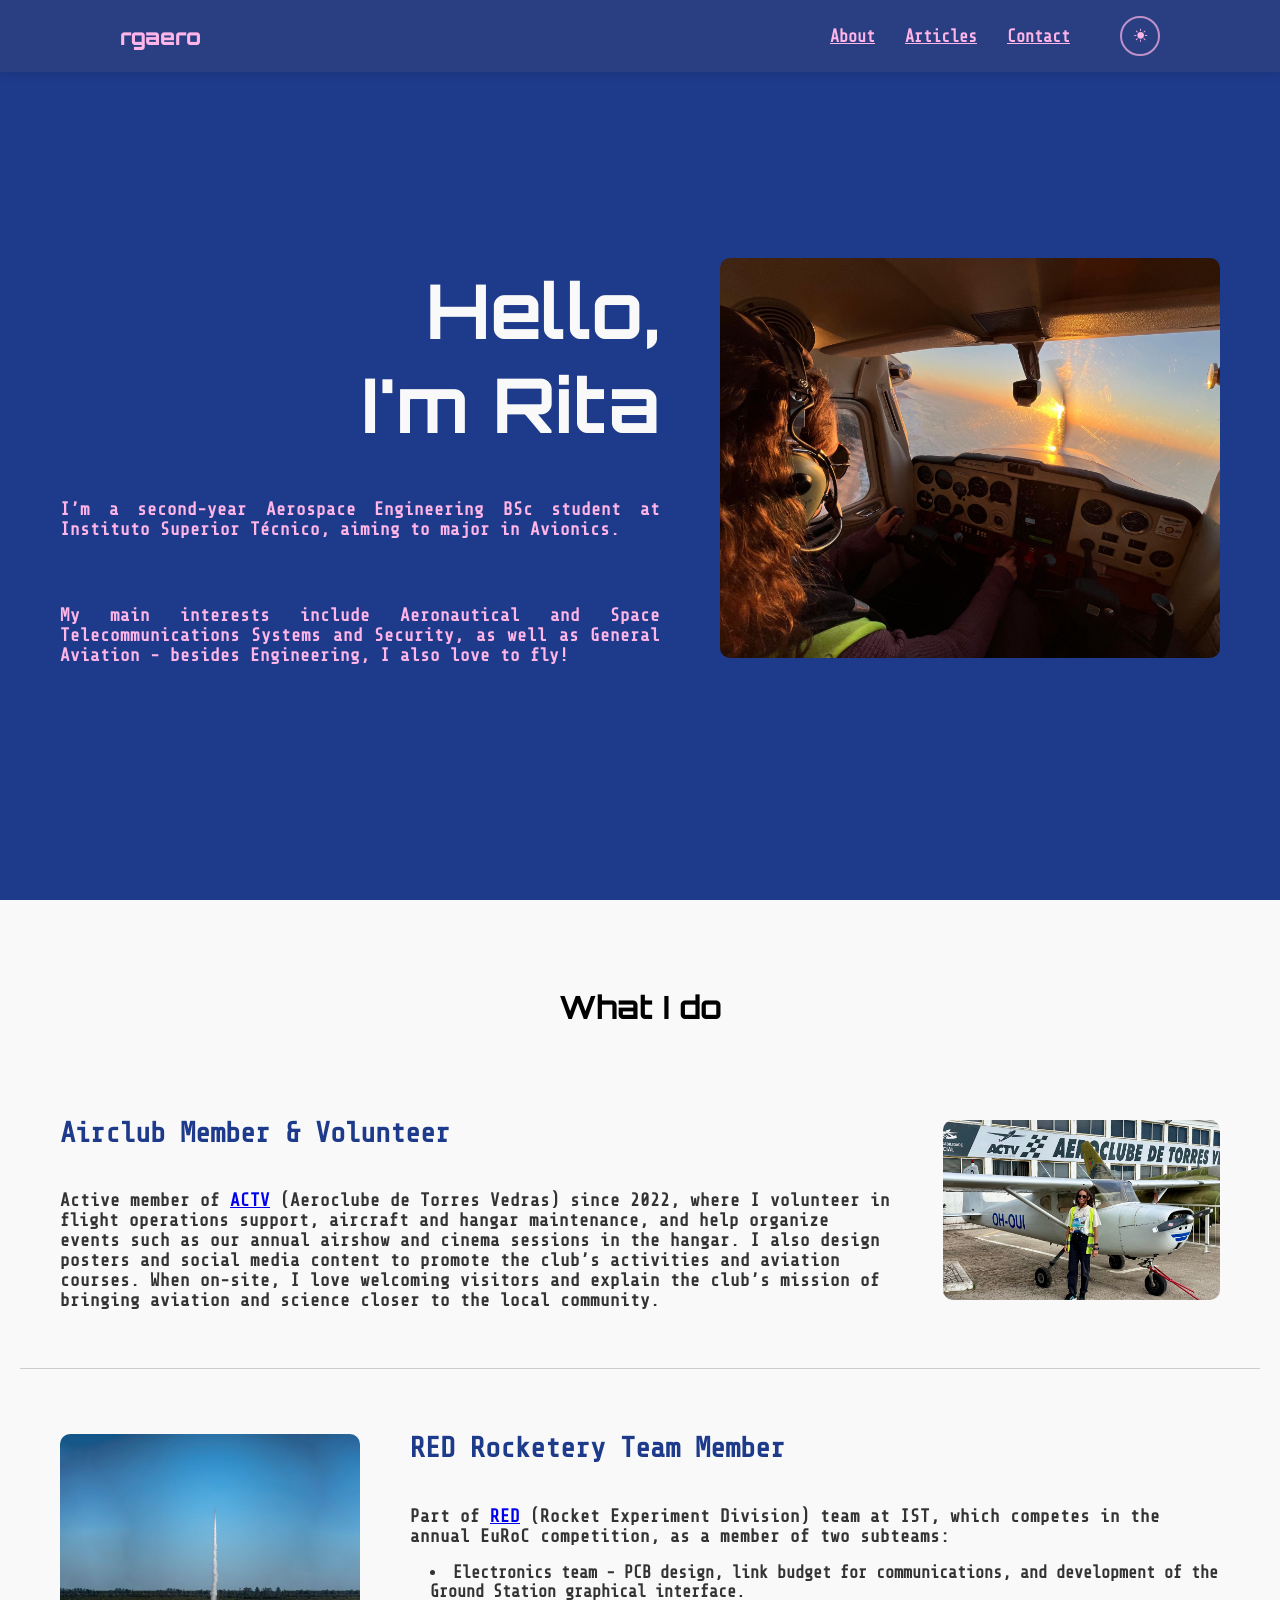
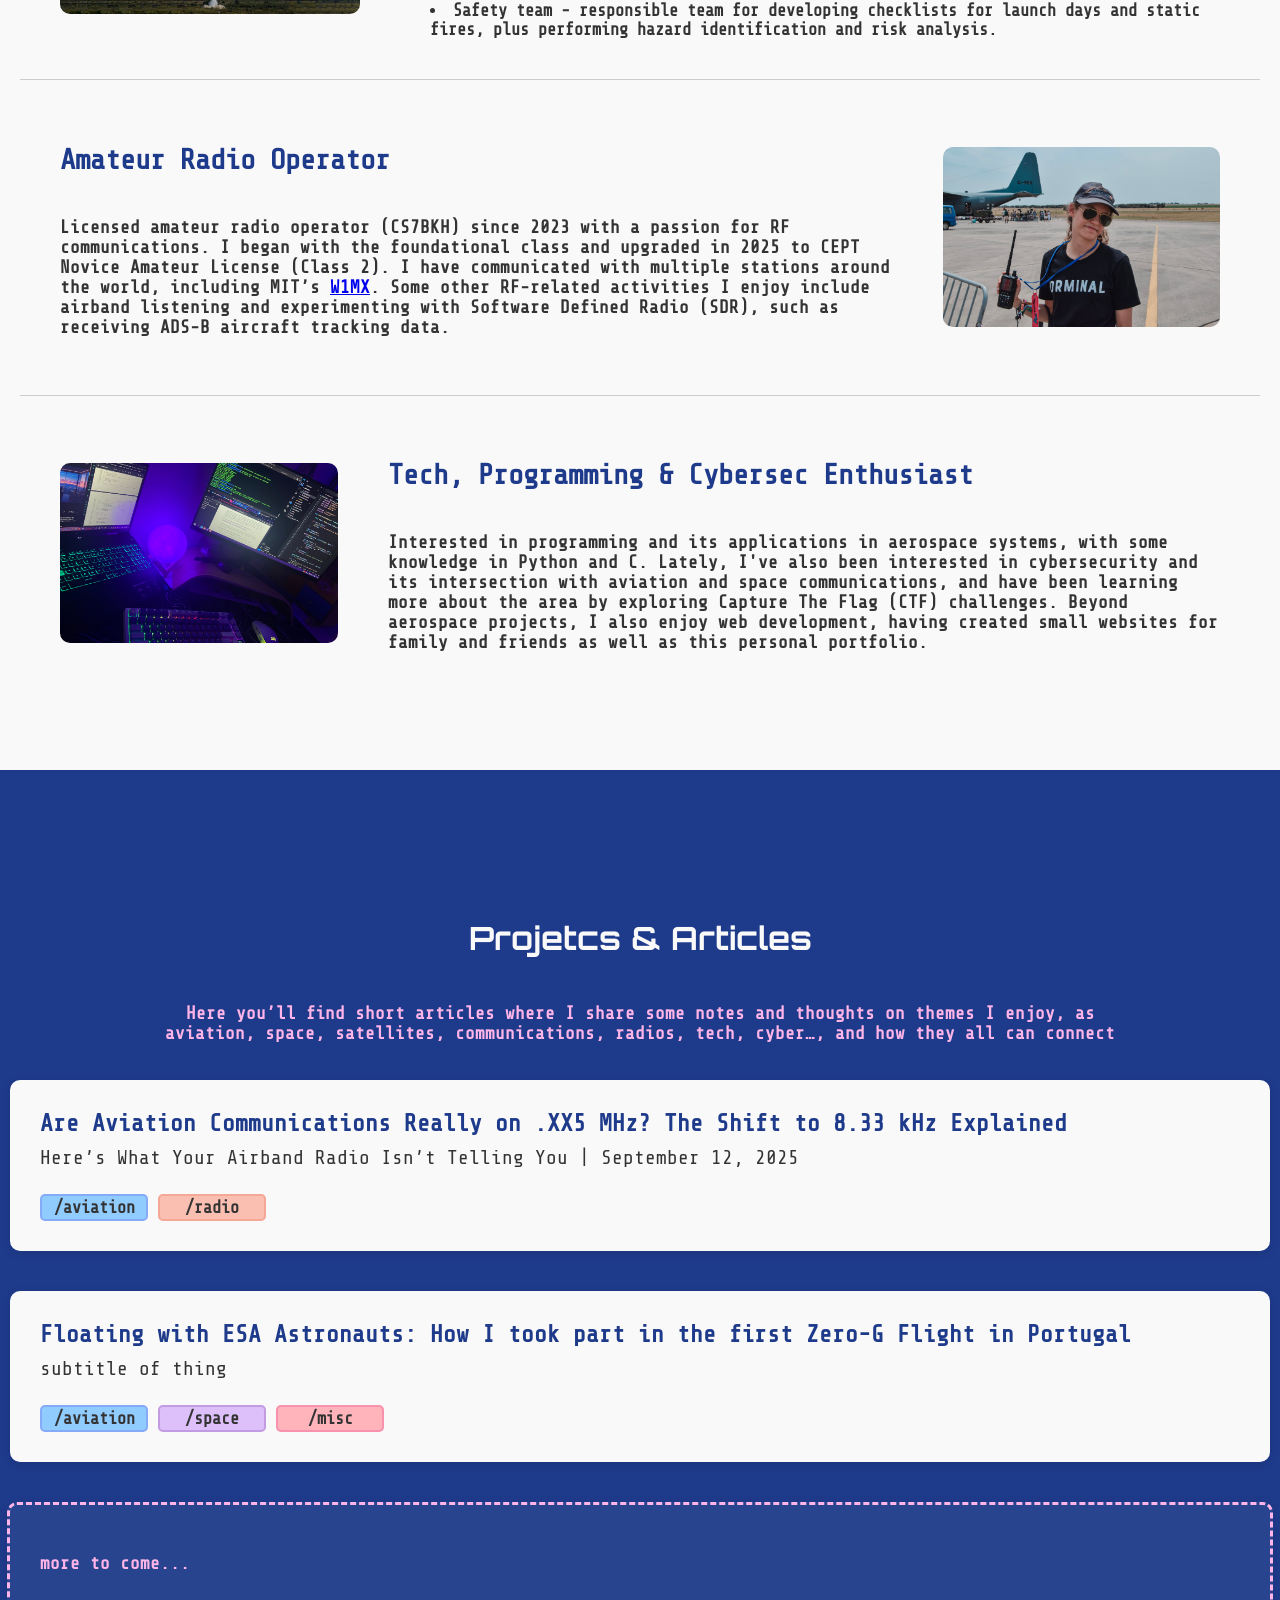
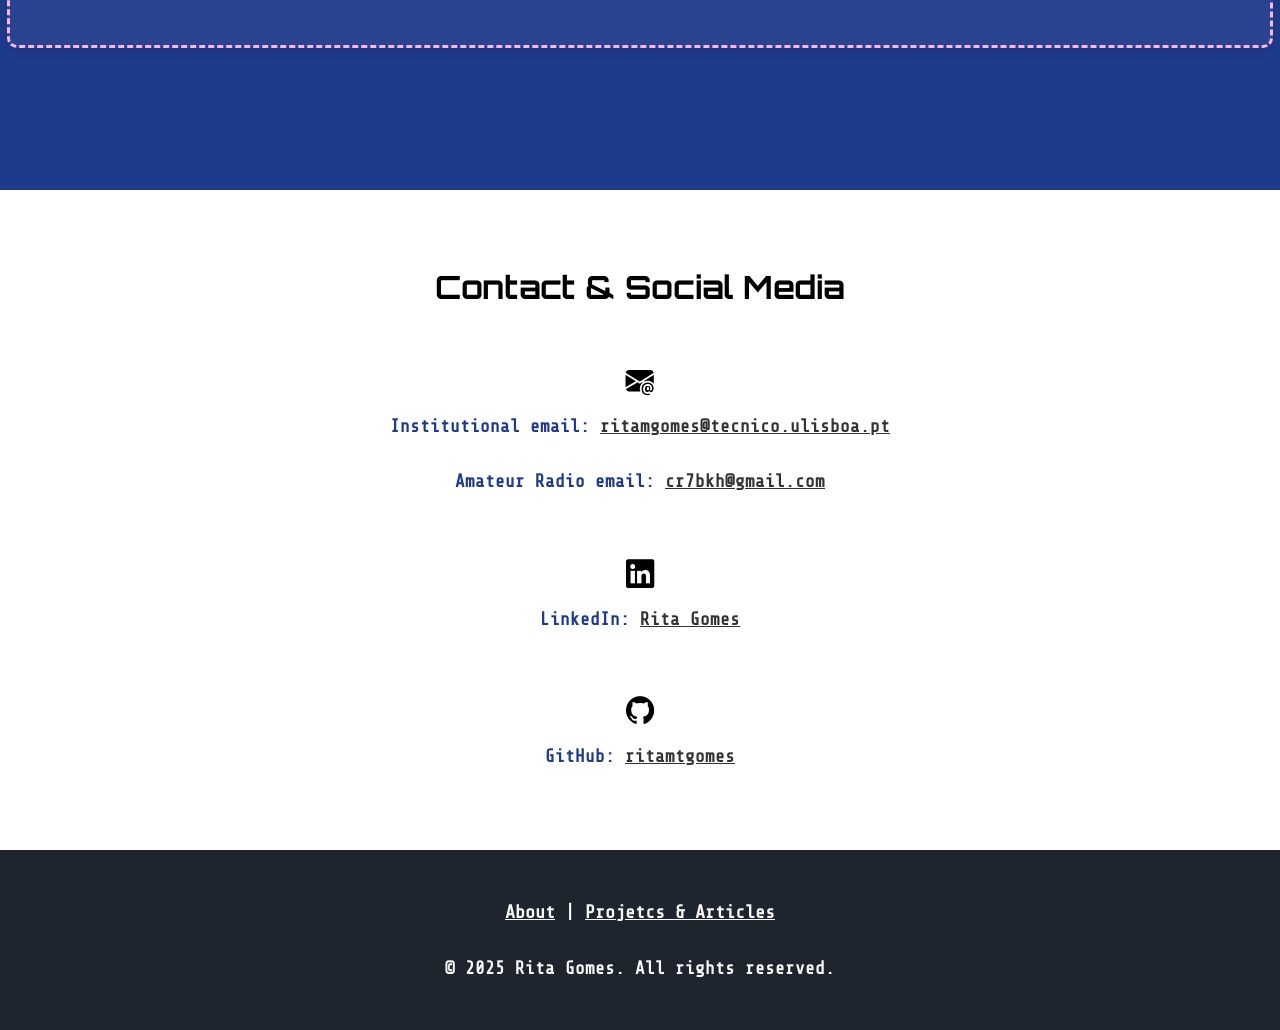
==== index.html @ cd06d080 "changes in dark mode and articles" ====
<!DOCTYPE html>
<html lang="en">
<head>
    <meta charset="UTF-8">
    <meta name="viewport" content="width=device-width, initial-scale=1.0">
    <title>Rita Gomes - BSc in Aerospace Engineering</title>
    
    <link rel="stylesheet" href="css/main.css">
    <link href="https://fonts.googleapis.com/css2?family=Orbitron:wght@400;700&family=Share+Tech+Mono&display=swap" rel="stylesheet">
    <link rel="stylesheet" href="https://cdn.jsdelivr.net/npm/bootstrap-icons@1.13.1/font/bootstrap-icons.min.css">
</head>



<body>

    <nav id="navbar">
        <a class="logo" href="index.html">rgaero</a>
        <div class="nav-right">
            <button class="hamburger" id="hamburger">
                <span class="bar"></span>
                <span class="bar"></span>
                <span class="bar"></span>
            </button>
            <ul class="nav-list" id="nav-menu">
                <li><a href="../index.html#about" class="nav-link">About</a></li>
                <li><a href="../index.html#projects" class="nav-link">Articles</a></li>
                <li><a href="../index.html#contact" class="nav-link">Contact</a></li>
            </ul>
            <button class="theme-toggle">
                <i class="bi bi-brightness-high-fill"></i>
            </button>
        </div>
    </nav>

    <section id="hero" class="section">
        <div id="text-container-hero">
            <h1 class="text-white hello">Hello,<br>I'm Rita</h1>
            <p class="text-pink afterhello">
                I’m a second-year Aerospace Engineering BSc student at Instituto Superior Técnico, aiming to major in Avionics.
            </p>
            <p class="text-pink afterhello">
                My main interests include Aeronautical and Space Telecommunications Systems and Security, as well as General Aviation - besides Engineering, I also love to fly! 
            </p>
        </div>
        <img class="image-hero" src="images/e39753bd-b176-4417-be80-52ac7fd4b9c6.JPG" alt="foto">
    </section>


    <section id="about" class="section">
        <h1 class="titles">What I do</h1>
        <div class="about-cards line">
            <div class="about-text">
                <h2 class="text-blue subtitles">Airclub Member & Volunteer</h2>
                <p class="text-gray">Active member of <a href="https://www.actv.pt/">ACTV</a> (Aeroclube de Torres Vedras) since 2022, where I volunteer in flight operations support, aircraft and hangar maintenance, and help organize events such as our annual airshow and cinema sessions in the hangar. I also design posters and social media content to promote the club’s activities and aviation courses. When on-site, I love welcoming visitors and explain the club’s mission of bringing aviation and science closer to the local community.</p>
            </div>
            <img class="about-img" src="images/IMG_6818.jpg" alt="img">
        </div>
        <div class="about-cards line">
            <img class="about-img" src="images/roket-1140x641-2672535561.jpg" alt="img">
            <div class="about-text">
                <h2 class="text-blue subtitles">RED Rocketery Team Member</h2>
                <p class="text-gray">Part of <a href="https://aerotec.pt/red">RED</a> (Rocket Experiment Division) team at IST, which competes in the annual EuRoC competition, as a member of two subteams:  
                <li class="text-gray">Electronics team - PCB design, link budget for communications, and development of the Ground Station graphical interface.</li>
                <li class="text-gray">Safety team - responsible team for developing checklists for launch days and static fires, plus performing hazard identification and risk analysis.</li>
            </div>
        </div>
        <div class="about-cards line">
            <div class="about-text">
                <h2 class="text-blue subtitles">Amateur Radio Operator</h2>
                <p class="text-gray">Licensed amateur radio operator (CS7BKH) since 2023 with a passion for RF communications. I began with the foundational class and upgraded in 2025 to CEPT Novice Amateur License (Class 2). I have communicated with multiple stations around the world, including MIT’s <a href="https://w1mx.mit.edu/">W1MX</a>. Some other RF-related activities I enjoy include airband listening and experimenting with Software Defined Radio (SDR), such as receiving ADS-B aircraft tracking data.
                </p>
            </div>
            <img class="about-img" src="images/DSC_0346.jpg" alt="img">
        </div>
        <div class="about-cards">
            <img class="about-img" src="images/IMG_6356.jpg" alt="img">
            <div class="about-text">
                <h2 class="text-blue subtitles">Tech, Programming & Cybersec Enthusiast</h2>
                <p class="text-gray">Interested in programming and its applications in aerospace systems, with some knowledge in Python and C. Lately, I've also been interested in cybersecurity and its intersection with aviation and space communications, and have been learning more about the area by exploring Capture The Flag (CTF) challenges. Beyond aerospace projects, I also enjoy web development, having created small websites for family and friends as well as this personal portfolio.</p>
            </div>
        </div>
    </section>


    <section id="projects" class="section">
        <h1 class="text-white titles">Projetcs & Articles</h1>
        <p class="projects-text text-pink">Here you’ll find short articles where I share some notes and thoughts on themes I enjoy, as aviation, space, satellites, communications, radios, tech, cyber…, and how they all can connect</p>
        <div class="article-box">
            <a href="articles/aviationcomms.html"><h2>Are Aviation Communications Really on .XX5 MHz? The Shift to 8.33 kHz Explained</h2></a>
            <h3 class="text-gray">Here’s What Your Airband Radio Isn’t Telling You | September 12, 2025</h3>
            <span class="tags-box">
                <div class="tags aviation">/aviation</div>
                <div class="tags communications">/radio</div>
            </span>
        </div>
        <div class="article-box">
            <a href="articles/zerog.html"><h2>Floating with ESA Astronauts: How I took part in the first Zero-G Flight in Portugal</h2></a>
            <h3 class="text-gray">subtitle of thing</h3>
            <span class="tags-box">
                <div class="tags aviation">/aviation</div>
                <div class="tags space">/space</div>
                <div class="tags misc">/misc</div>
            </span>
        </div>
        <div class="article-box coming-soon">
            <p class="text-gray">more to come...</p>
        </div>
    </section>


    <section id="contact" class="section">
        <h1 class="titles">Contact & Social Media</h1>
        <div class="contact-card">
            <i class="bi bi-envelope-at-fill subtitles"></i>
            <p class="text-blue">Institutional email: <a href="mailto:ritamgomes@tecnico.ulisboa.pt?&subject=Mail to Rita Gomes" class="text-gray">ritamgomes@tecnico.ulisboa.pt</a></p>
            <p class="text-blue">Amateur Radio email: <a href="mailto:cr7bkh@gmail.com?&subject=Mail to CS7BKH" class="text-gray">cr7bkh@gmail.com</a></p>
        </div>
        <div class="contact-card">
            <i class="bi bi-linkedin subtitles"></i>
            <p class="text-blue">LinkedIn: <a href="https://www.linkedin.com/in/rita-gomes-30ab6a352?utm_source=share&utm_campaign=share_via&utm_content=profile" class="text-gray">Rita Gomes</a></p>
        </div>
        <div class="contact-card">
            <i class="bi bi-github subtitles"></i>
            <p class="text-blue">GitHub: <a href="https://github.com/ritamtgomes" class="text-gray">ritamtgomes</a></p>
        </div>
    </section>
    
</body>


<footer>
    <p class="text-white"> <a class="text-white" href="index.html#about">About</a> | <a class="text-white" href="index.html#projects">Projetcs & Articles</a></p>
    <p class="text-white">© 2025 Rita Gomes. All rights reserved.</p>
</footer>


<script src="js/darkmode.js"></script>
<script src="js/nav.js"></script>
</html>
---- css/main.css ----
@import url('vars.css');
@import url('components.css');
@import url('home.css');
@import url('text.css');

html {
    scroll-behavior: smooth;
}

body {
    padding: 0;
    margin: 0;
    overflow-x: hidden;
}
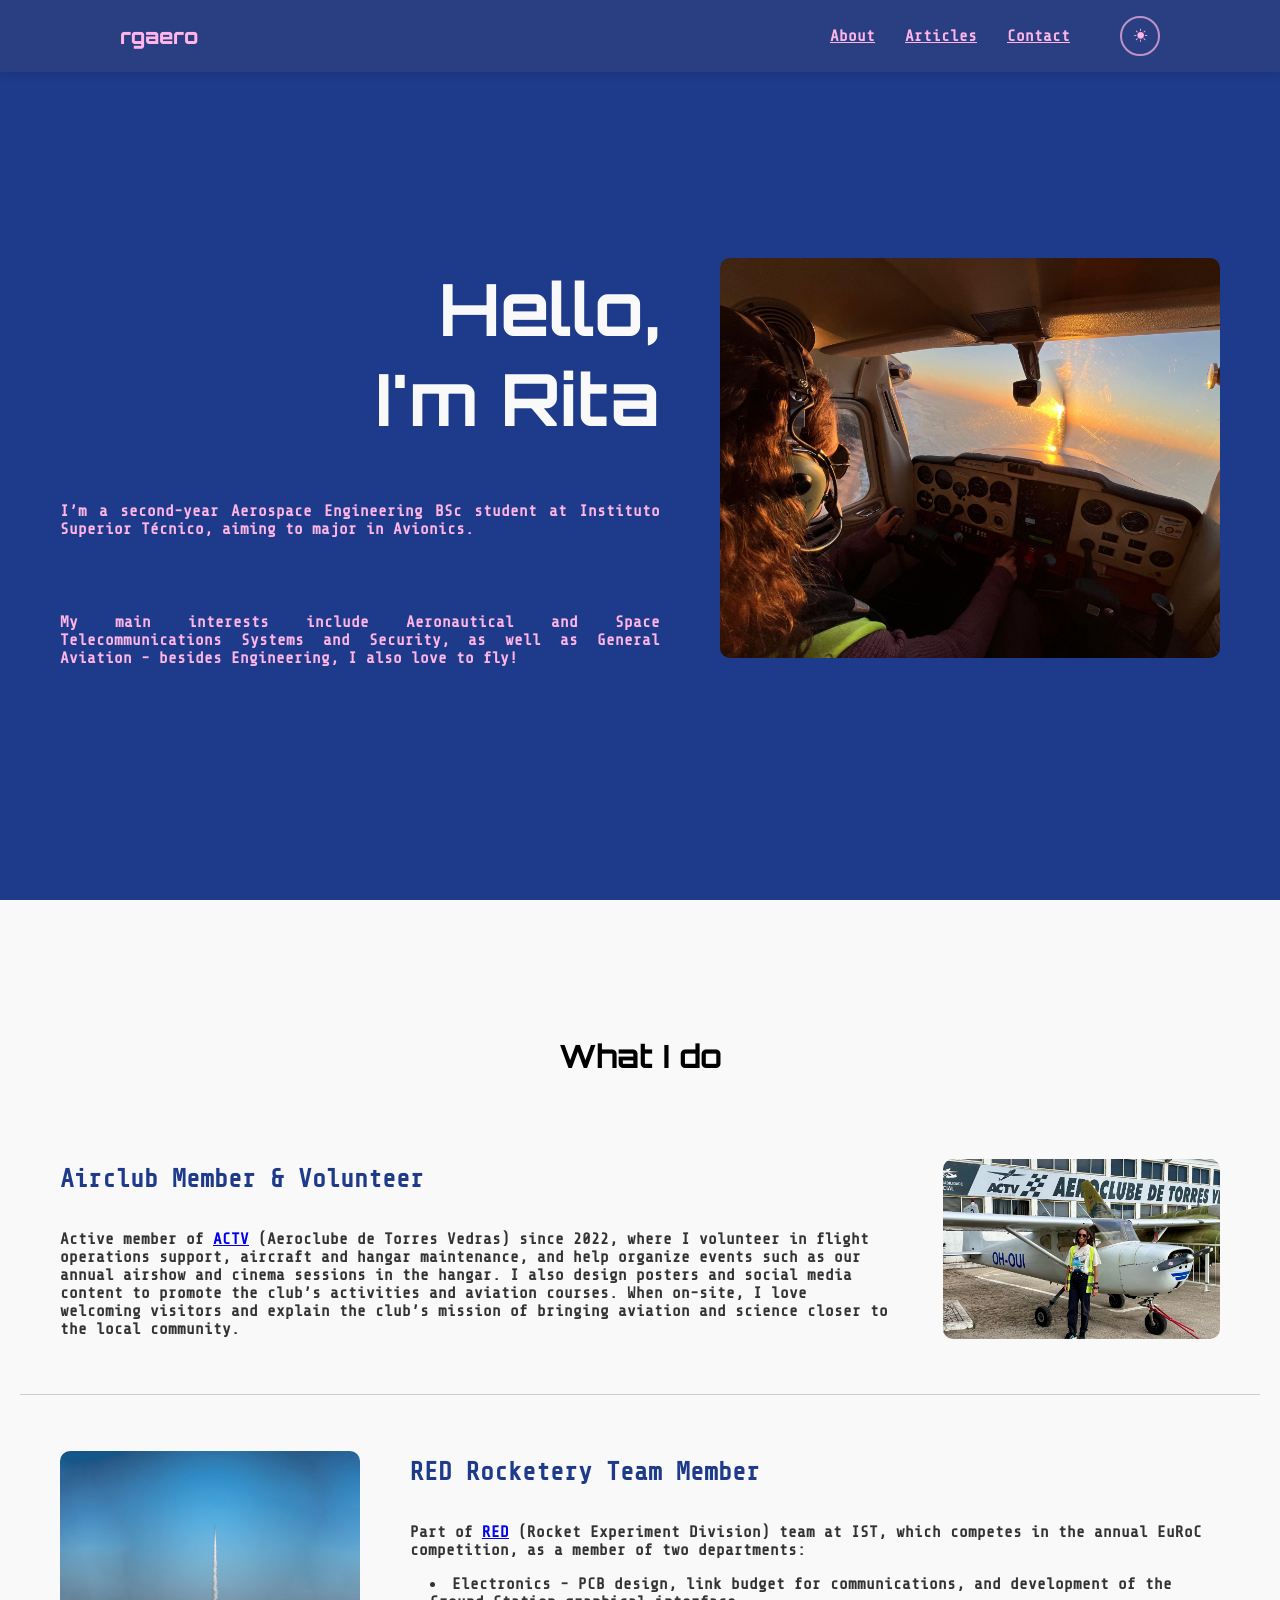
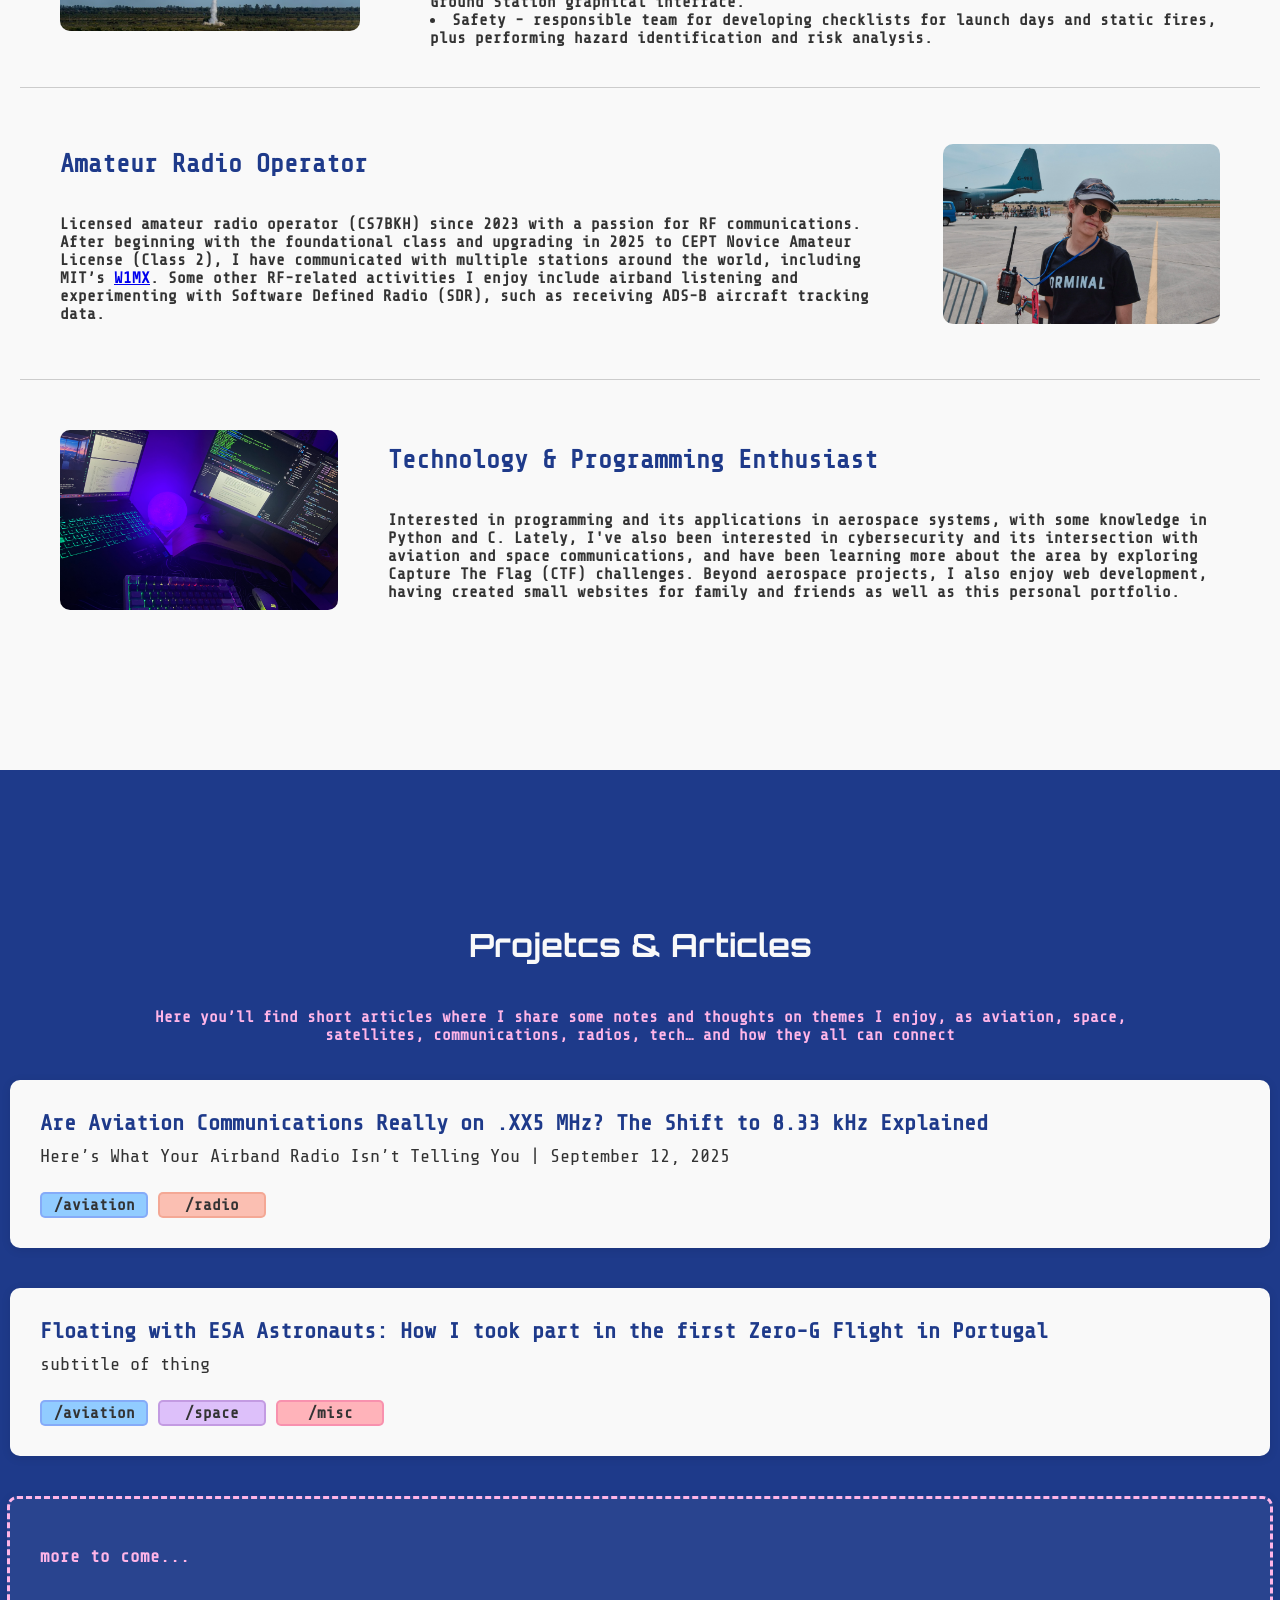
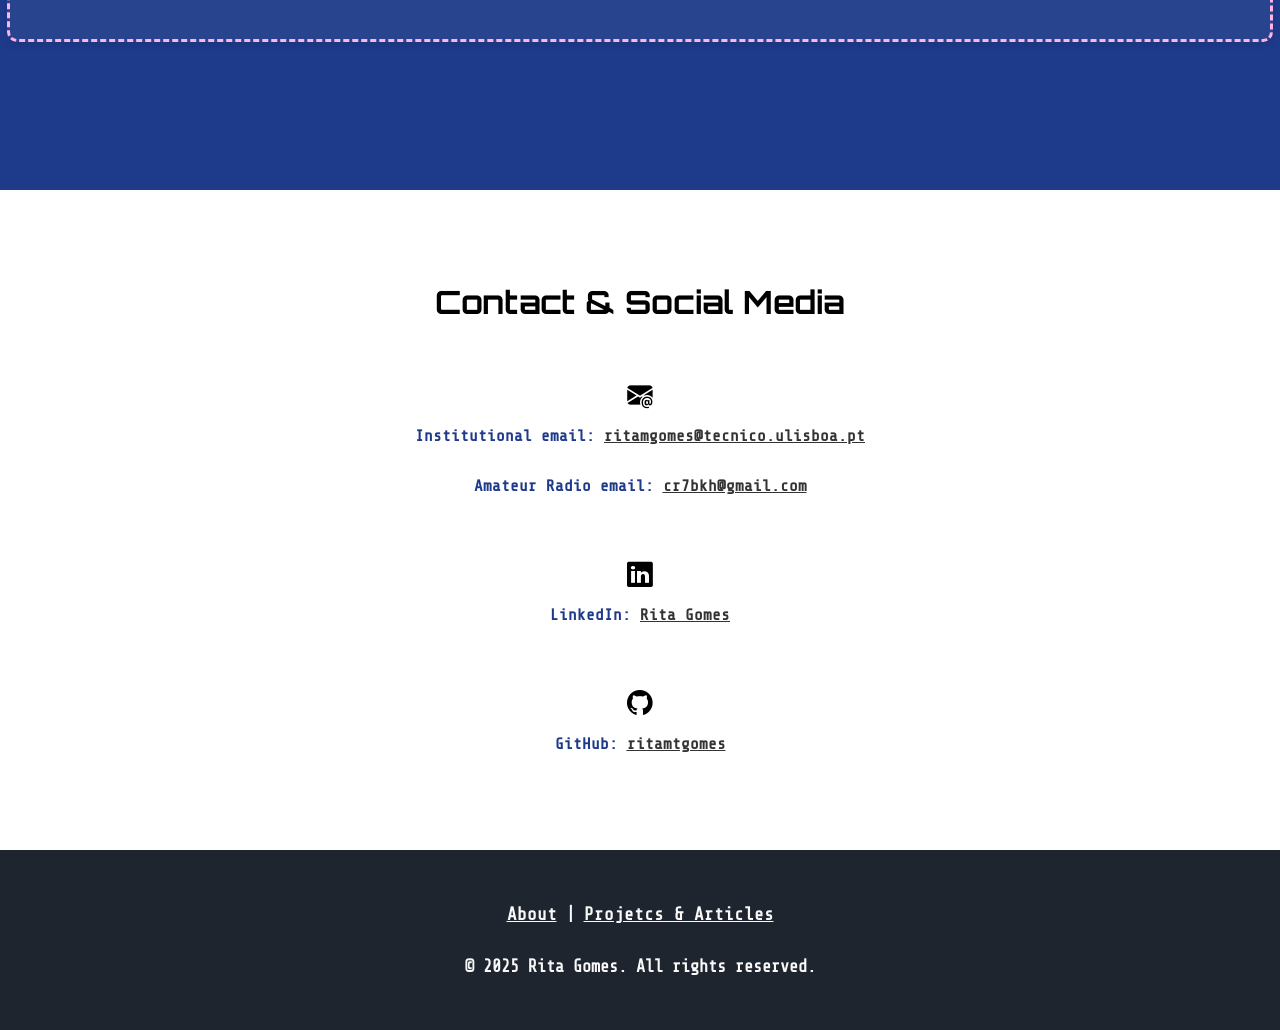
==== commit 775bda93: "add to-do list + minor changes" ====
--- a/index.html
+++ b/index.html
@@ -60,15 +60,15 @@
             <img class="about-img" src="images/roket-1140x641-2672535561.jpg" alt="img">
             <div class="about-text">
                 <h2 class="text-blue subtitles">RED Rocketery Team Member</h2>
-                <p class="text-gray">Part of <a href="https://aerotec.pt/red">RED</a> (Rocket Experiment Division) team at IST, which competes in the annual EuRoC competition, as a member of two subteams:  
-                <li class="text-gray">Electronics team - PCB design, link budget for communications, and development of the Ground Station graphical interface.</li>
-                <li class="text-gray">Safety team - responsible team for developing checklists for launch days and static fires, plus performing hazard identification and risk analysis.</li>
+                <p class="text-gray">Part of <a href="https://red.aerotec.pt">RED</a> (Rocket Experiment Division) team at IST, which competes in the annual EuRoC competition, as a member of two departments:  
+                <li class="text-gray">Electronics - PCB design, link budget for communications, and development of the Ground Station graphical interface.</li>
+                <li class="text-gray">Safety - responsible team for developing checklists for launch days and static fires, plus performing hazard identification and risk analysis.</li>
             </div>
         </div>
         <div class="about-cards line">
             <div class="about-text">
                 <h2 class="text-blue subtitles">Amateur Radio Operator</h2>
-                <p class="text-gray">Licensed amateur radio operator (CS7BKH) since 2023 with a passion for RF communications. I began with the foundational class and upgraded in 2025 to CEPT Novice Amateur License (Class 2). I have communicated with multiple stations around the world, including MIT’s <a href="https://w1mx.mit.edu/">W1MX</a>. Some other RF-related activities I enjoy include airband listening and experimenting with Software Defined Radio (SDR), such as receiving ADS-B aircraft tracking data.
+                <p class="text-gray">Licensed amateur radio operator (CS7BKH) since 2023 with a passion for RF communications. After beginning with the foundational class and upgrading in 2025 to CEPT Novice Amateur License (Class 2), I have communicated with multiple stations around the world, including MIT’s <a href="https://w1mx.mit.edu/">W1MX</a>. Some other RF-related activities I enjoy include airband listening and experimenting with Software Defined Radio (SDR), such as receiving ADS-B aircraft tracking data.
                 </p>
             </div>
             <img class="about-img" src="images/DSC_0346.jpg" alt="img">
@@ -76,7 +76,7 @@
         <div class="about-cards">
             <img class="about-img" src="images/IMG_6356.jpg" alt="img">
             <div class="about-text">
-                <h2 class="text-blue subtitles">Tech, Programming & Cybersec Enthusiast</h2>
+                <h2 class="text-blue subtitles">Technology & Programming Enthusiast</h2>
                 <p class="text-gray">Interested in programming and its applications in aerospace systems, with some knowledge in Python and C. Lately, I've also been interested in cybersecurity and its intersection with aviation and space communications, and have been learning more about the area by exploring Capture The Flag (CTF) challenges. Beyond aerospace projects, I also enjoy web development, having created small websites for family and friends as well as this personal portfolio.</p>
             </div>
         </div>
@@ -85,7 +85,7 @@
 
     <section id="projects" class="section">
         <h1 class="text-white titles">Projetcs & Articles</h1>
-        <p class="projects-text text-pink">Here you’ll find short articles where I share some notes and thoughts on themes I enjoy, as aviation, space, satellites, communications, radios, tech, cyber…, and how they all can connect</p>
+        <p class="projects-text text-pink">Here you’ll find short articles where I share some notes and thoughts on themes I enjoy, as aviation, space, satellites, communications, radios, tech… and how they all can connect</p>
         <div class="article-box">
             <a href="articles/aviationcomms.html"><h2>Are Aviation Communications Really on .XX5 MHz? The Shift to 8.33 kHz Explained</h2></a>
             <h3 class="text-gray">Here’s What Your Airband Radio Isn’t Telling You | September 12, 2025</h3>
@@ -118,6 +118,7 @@
         </div>
         <div class="contact-card">
             <i class="bi bi-linkedin subtitles"></i>
+            <!-- ver se este link esta bem -->
             <p class="text-blue">LinkedIn: <a href="https://www.linkedin.com/in/rita-gomes-30ab6a352?utm_source=share&utm_campaign=share_via&utm_content=profile" class="text-gray">Rita Gomes</a></p>
         </div>
         <div class="contact-card">
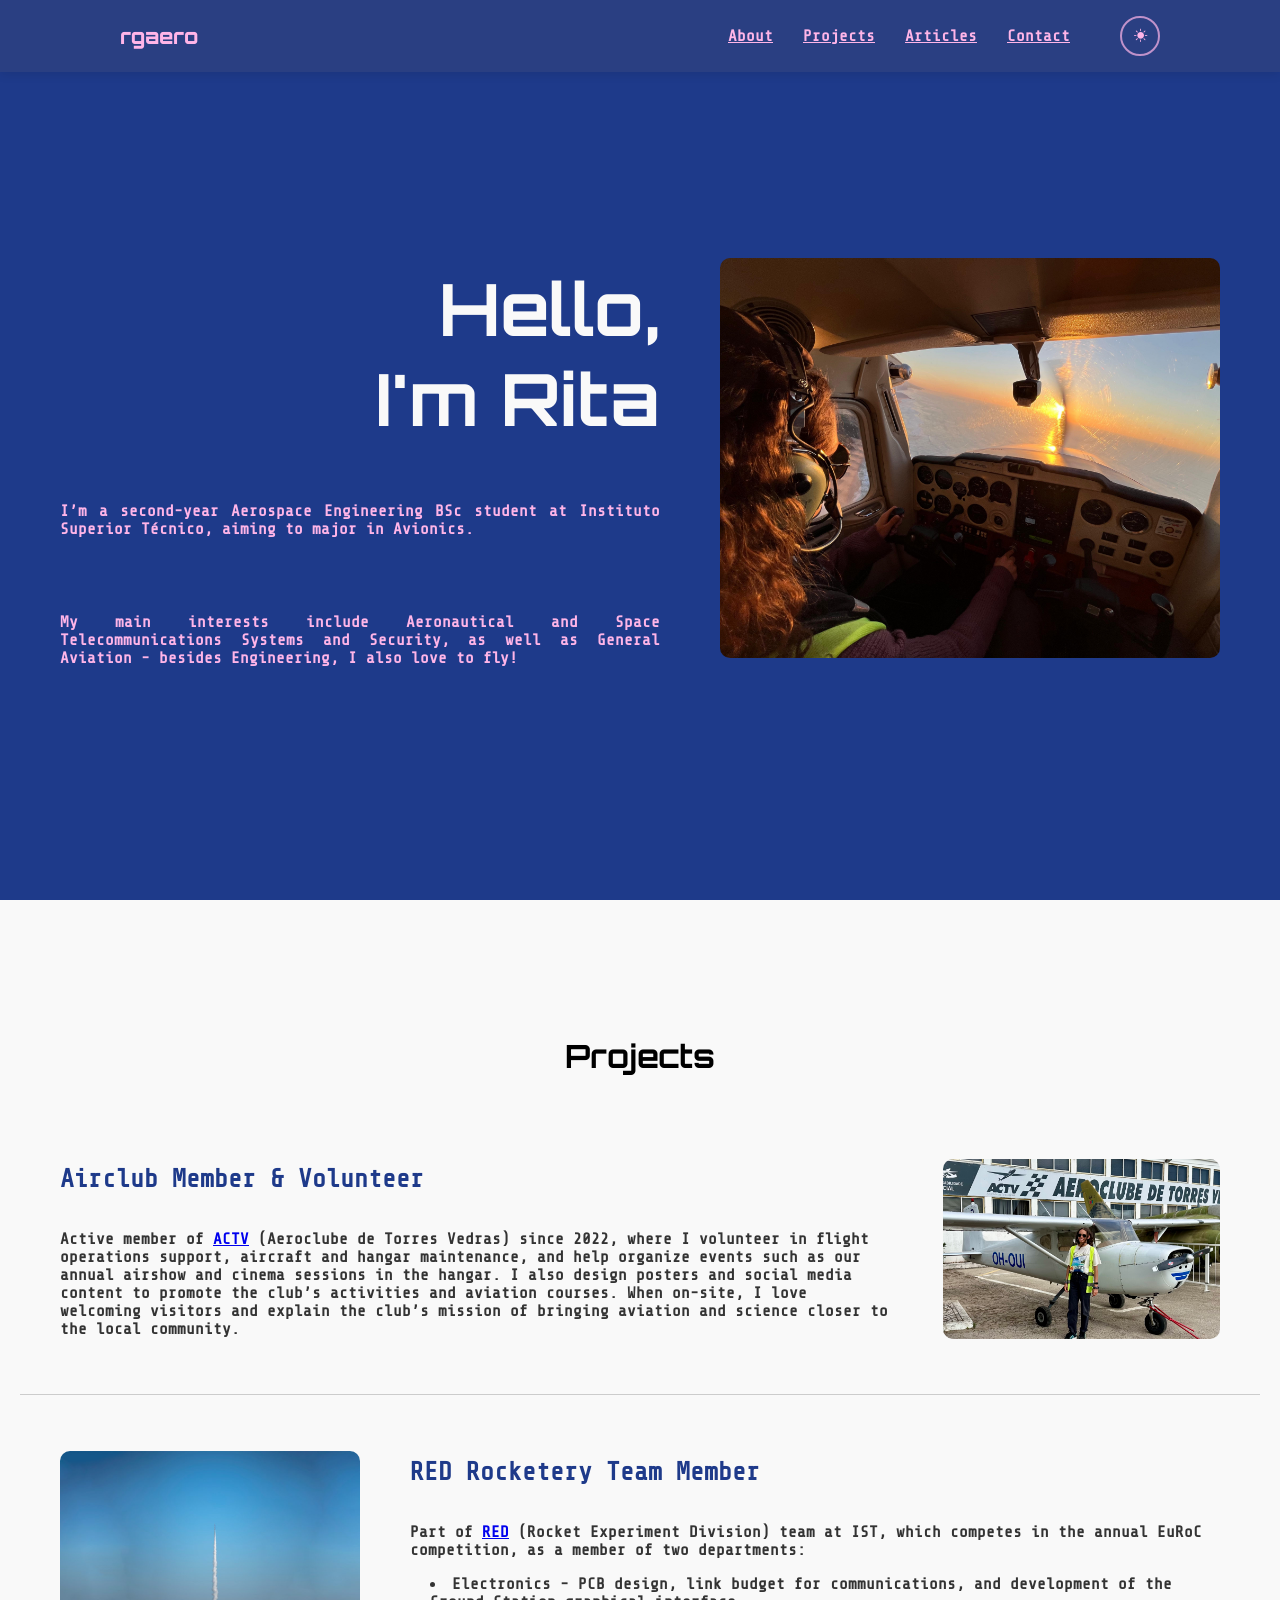
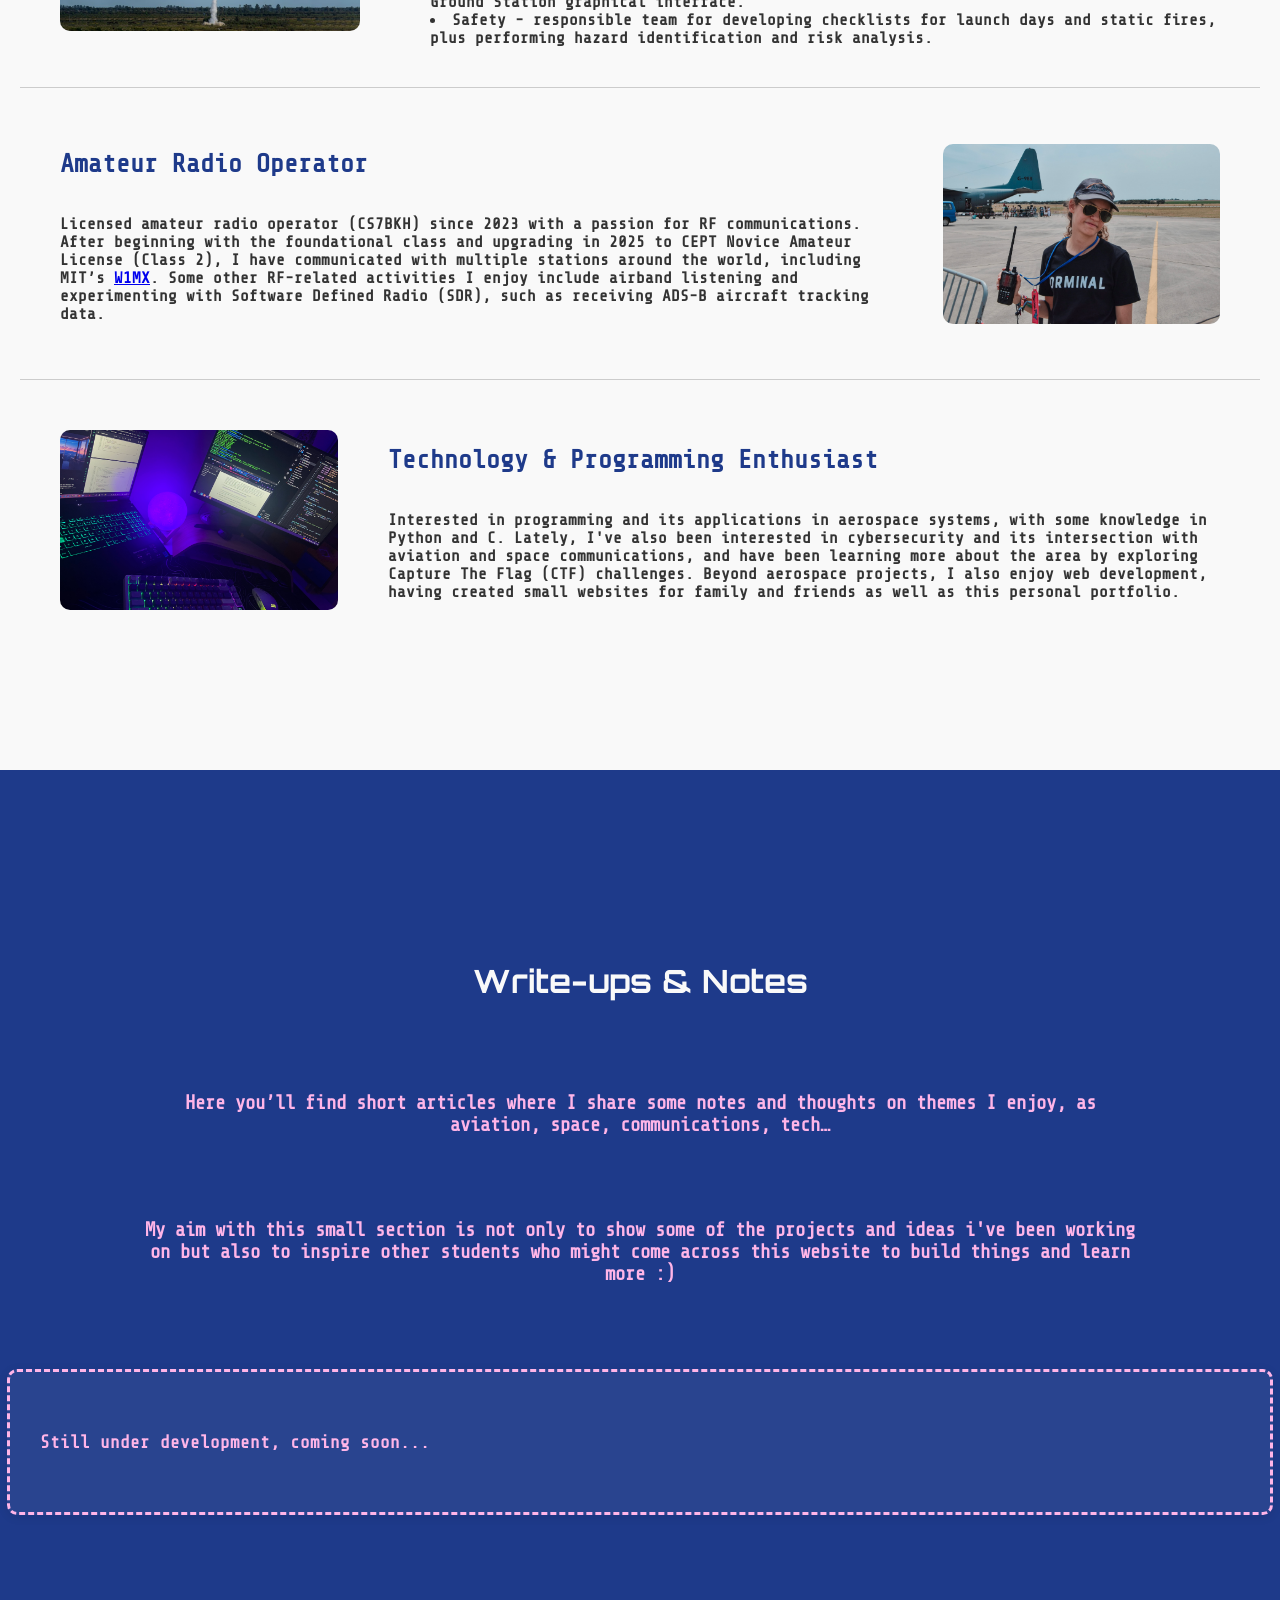
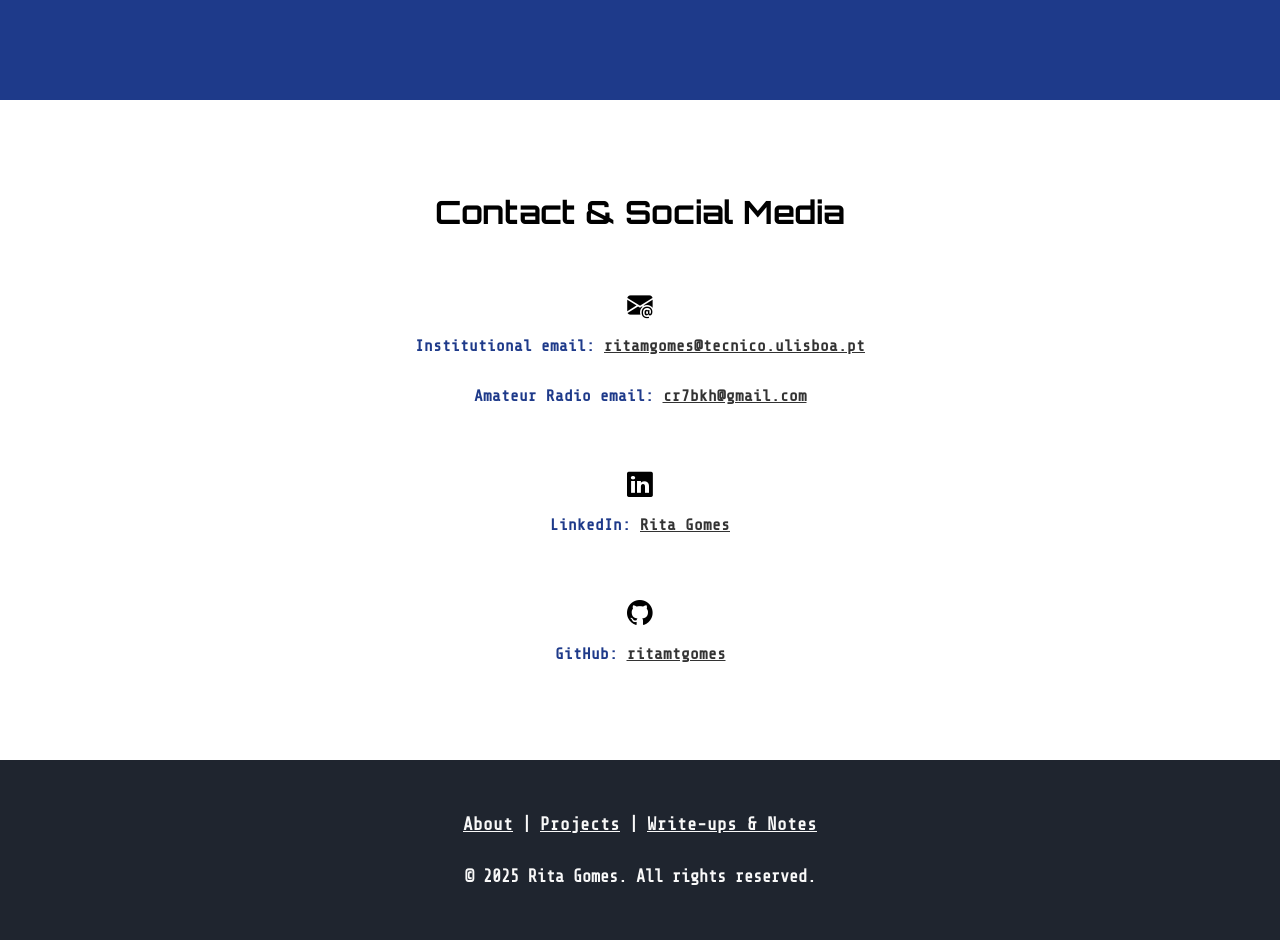
==== commit f666e39d: "removed articles from the first version" ====
--- a/index.html
+++ b/index.html
@@ -23,7 +23,8 @@
                 <span class="bar"></span>
             </button>
             <ul class="nav-list" id="nav-menu">
-                <li><a href="../index.html#about" class="nav-link">About</a></li>
+                <li><a href="../index.html#hero" class="nav-link">About</a></li>
+                <li><a href="../index.html#about" class="nav-link">Projects</a></li>
                 <li><a href="../index.html#projects" class="nav-link">Articles</a></li>
                 <li><a href="../index.html#contact" class="nav-link">Contact</a></li>
             </ul>
@@ -48,7 +49,7 @@
 
 
     <section id="about" class="section">
-        <h1 class="titles">What I do</h1>
+        <h1 class="titles">Projects</h1>
         <div class="about-cards line">
             <div class="about-text">
                 <h2 class="text-blue subtitles">Airclub Member & Volunteer</h2>
@@ -84,27 +85,12 @@
 
 
     <section id="projects" class="section">
-        <h1 class="text-white titles">Projetcs & Articles</h1>
-        <p class="projects-text text-pink">Here you’ll find short articles where I share some notes and thoughts on themes I enjoy, as aviation, space, satellites, communications, radios, tech… and how they all can connect</p>
-        <div class="article-box">
-            <a href="articles/aviationcomms.html"><h2>Are Aviation Communications Really on .XX5 MHz? The Shift to 8.33 kHz Explained</h2></a>
-            <h3 class="text-gray">Here’s What Your Airband Radio Isn’t Telling You | September 12, 2025</h3>
-            <span class="tags-box">
-                <div class="tags aviation">/aviation</div>
-                <div class="tags communications">/radio</div>
-            </span>
-        </div>
-        <div class="article-box">
-            <a href="articles/zerog.html"><h2>Floating with ESA Astronauts: How I took part in the first Zero-G Flight in Portugal</h2></a>
-            <h3 class="text-gray">subtitle of thing</h3>
-            <span class="tags-box">
-                <div class="tags aviation">/aviation</div>
-                <div class="tags space">/space</div>
-                <div class="tags misc">/misc</div>
-            </span>
-        </div>
+        <h1 class="text-white titles">Write-ups & Notes</h1>
+        <p class="projects-text text-pink">Here you’ll find short articles where I share some notes and thoughts on themes I enjoy, as aviation, space, communications, tech…</p>
+        <p class="projects-text text-pink">My aim with this small section is not only to show some of the projects and ideas i've been working on but also to inspire other students who might come across this website to build things and learn more :)</p>
+
         <div class="article-box coming-soon">
-            <p class="text-gray">more to come...</p>
+            <p class="text-gray">Still under development, coming soon...</p>
         </div>
     </section>
 
@@ -131,7 +117,9 @@
 
 
 <footer>
-    <p class="text-white"> <a class="text-white" href="index.html#about">About</a> | <a class="text-white" href="index.html#projects">Projetcs & Articles</a></p>
+    <p class="text-white"> 
+        <a class="text-white" href="index.html#hero">About</a> | <a class="text-white" href="index.html#about">Projects</a> | <a class="text-white" href="index.html#projects">Write-ups & Notes</a>
+    </p>
     <p class="text-white">© 2025 Rita Gomes. All rights reserved.</p>
 </footer>
 
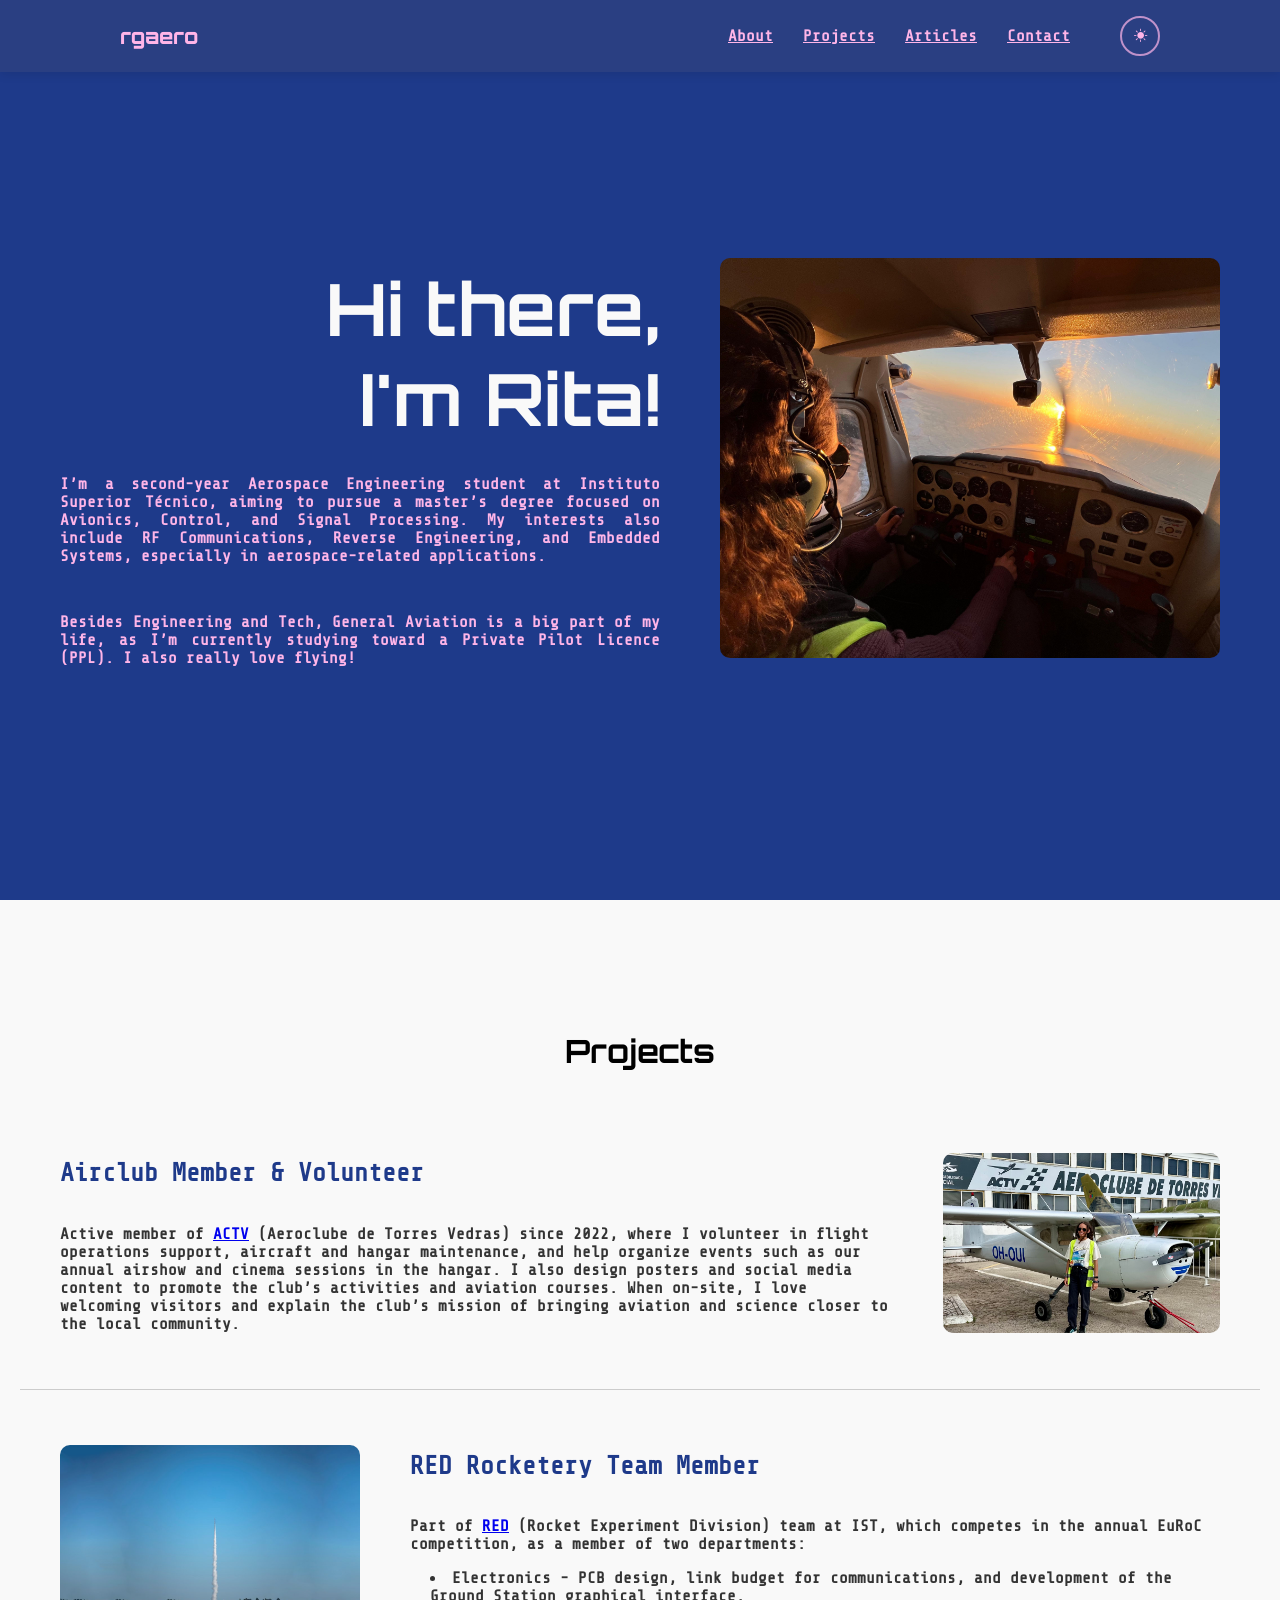
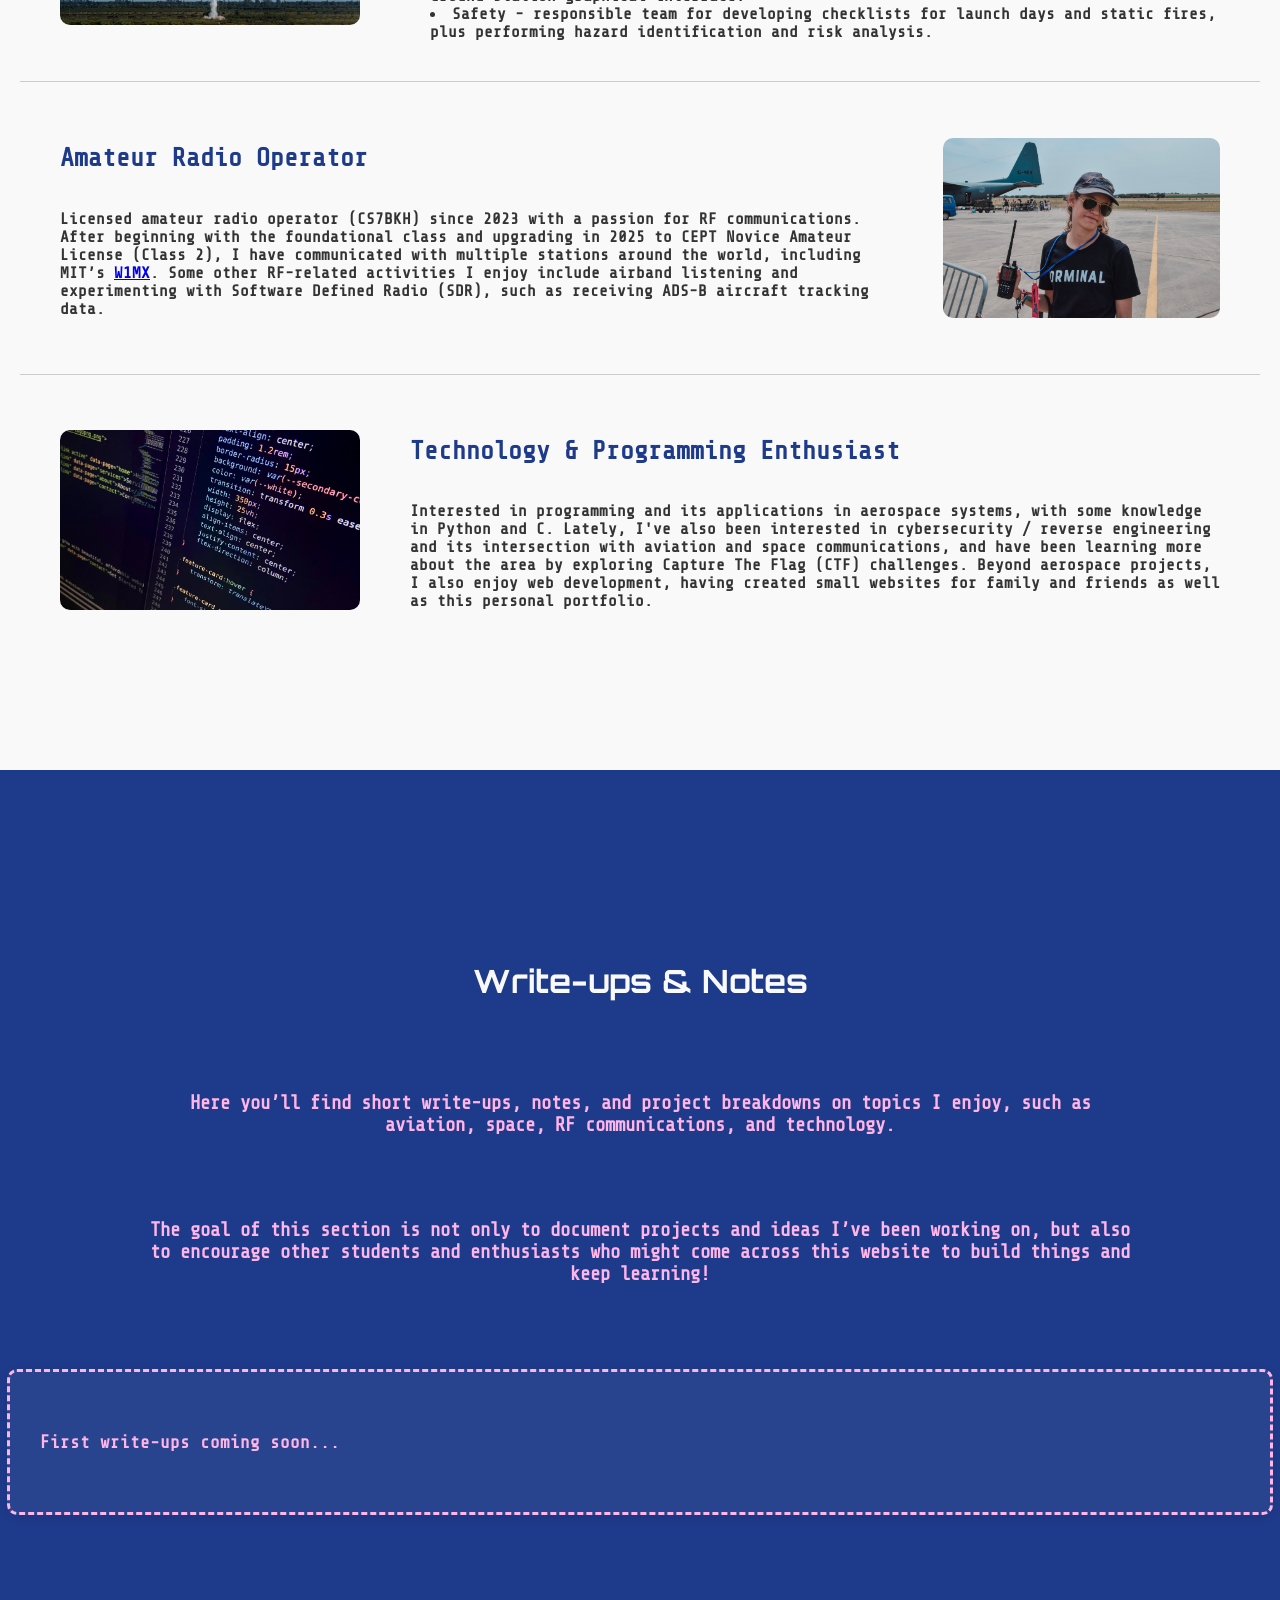
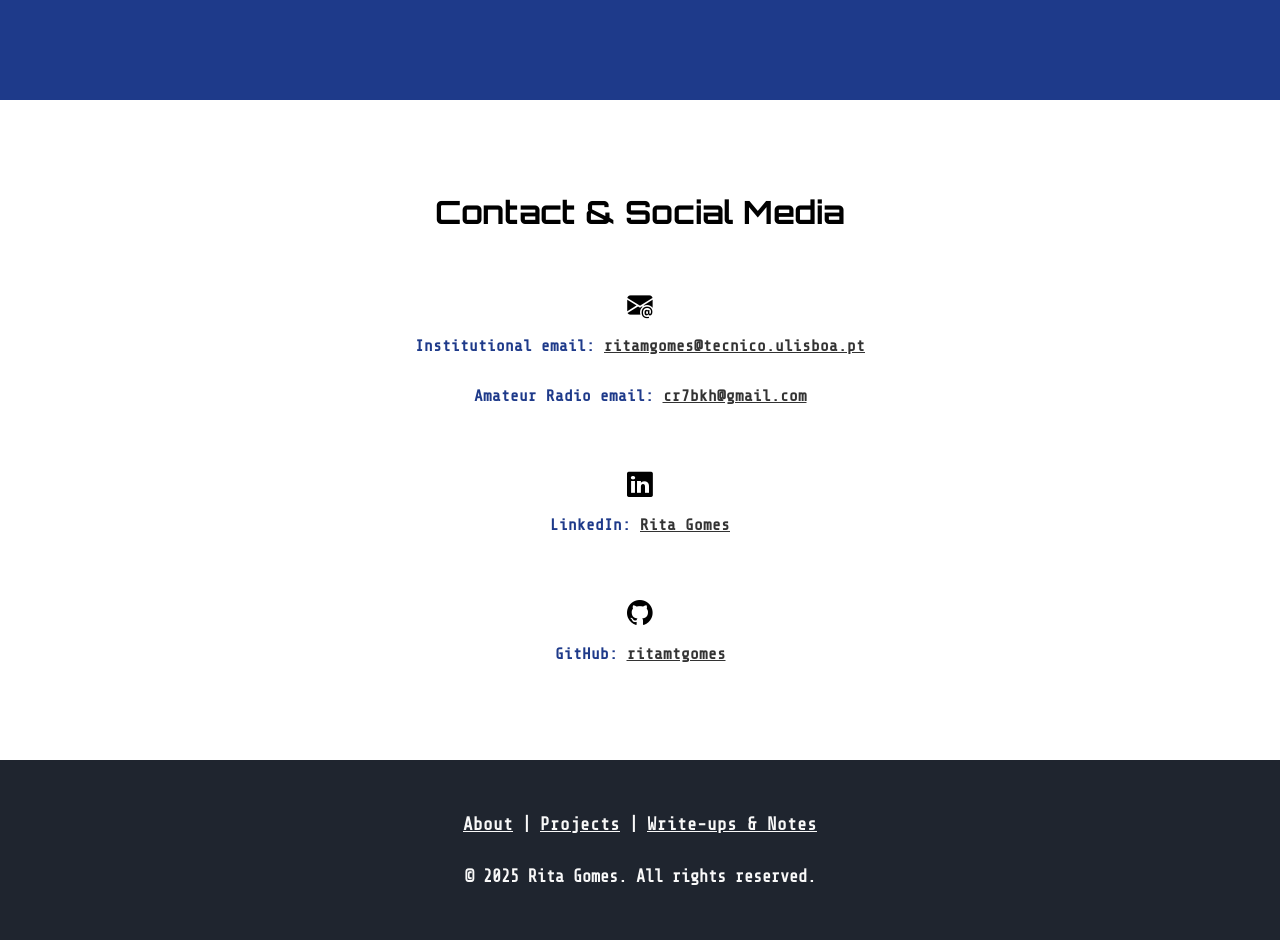
==== commit fb8a74d5: "more readme stuff and home page changes" ====
--- a/index.html
+++ b/index.html
@@ -34,18 +34,25 @@
         </div>
     </nav>
 
+
+
+    <!-- about me -->
+
     <section id="hero" class="section">
         <div id="text-container-hero">
-            <h1 class="text-white hello">Hello,<br>I'm Rita</h1>
+            <h1 class="text-white hello">Hi there,<br>I'm Rita!</h1>
             <p class="text-pink afterhello">
-                I’m a second-year Aerospace Engineering BSc student at Instituto Superior Técnico, aiming to major in Avionics.
+                I’m a second-year Aerospace Engineering student at Instituto Superior Técnico, aiming to pursue a master’s degree focused on Avionics, Control, and Signal Processing. My interests also include RF Communications, Reverse Engineering, and Embedded Systems, especially in aerospace-related applications.
             </p>
             <p class="text-pink afterhello">
-                My main interests include Aeronautical and Space Telecommunications Systems and Security, as well as General Aviation - besides Engineering, I also love to fly! 
+                Besides Engineering and Tech, General Aviation is a big part of my life, as I’m currently studying toward a Private Pilot Licence (PPL).
+                I also really love flying!
             </p>
         </div>
         <img class="image-hero" src="images/e39753bd-b176-4417-be80-52ac7fd4b9c6.JPG" alt="foto">
     </section>
+
+
 
 
     <section id="about" class="section">
@@ -75,24 +82,36 @@
             <img class="about-img" src="images/DSC_0346.jpg" alt="img">
         </div>
         <div class="about-cards">
-            <img class="about-img" src="images/IMG_6356.jpg" alt="img">
+            <img class="about-img" src="images/IMG_7576(1).jpeg" alt="img">
             <div class="about-text">
                 <h2 class="text-blue subtitles">Technology & Programming Enthusiast</h2>
-                <p class="text-gray">Interested in programming and its applications in aerospace systems, with some knowledge in Python and C. Lately, I've also been interested in cybersecurity and its intersection with aviation and space communications, and have been learning more about the area by exploring Capture The Flag (CTF) challenges. Beyond aerospace projects, I also enjoy web development, having created small websites for family and friends as well as this personal portfolio.</p>
+                <p class="text-gray">Interested in programming and its applications in aerospace systems, with some knowledge in Python and C. Lately, I've also been interested in cybersecurity / reverse engineering and its intersection with aviation and space communications, and have been learning more about the area by exploring Capture The Flag (CTF) challenges. Beyond aerospace projects, I also enjoy web development, having created small websites for family and friends as well as this personal portfolio.</p>
             </div>
         </div>
     </section>
 
 
+
+
+
     <section id="projects" class="section">
+
         <h1 class="text-white titles">Write-ups & Notes</h1>
-        <p class="projects-text text-pink">Here you’ll find short articles where I share some notes and thoughts on themes I enjoy, as aviation, space, communications, tech…</p>
-        <p class="projects-text text-pink">My aim with this small section is not only to show some of the projects and ideas i've been working on but also to inspire other students who might come across this website to build things and learn more :)</p>
 
+        <p class="projects-text text-pink">
+            Here you’ll find short write-ups, notes, and project breakdowns on topics I enjoy, such as aviation, space, RF communications, and technology.
+        </p>
+        <p class="projects-text text-pink">
+            The goal of this section is not only to document projects and ideas I’ve been working on, but also to encourage other students and enthusiasts who might come across this website to build things and keep learning!
+        </p>
         <div class="article-box coming-soon">
-            <p class="text-gray">Still under development, coming soon...</p>
+            <p class="text-gray">First write-ups coming soon...</p>
         </div>
+
     </section>
+
+
+
 
 
     <section id="contact" class="section">
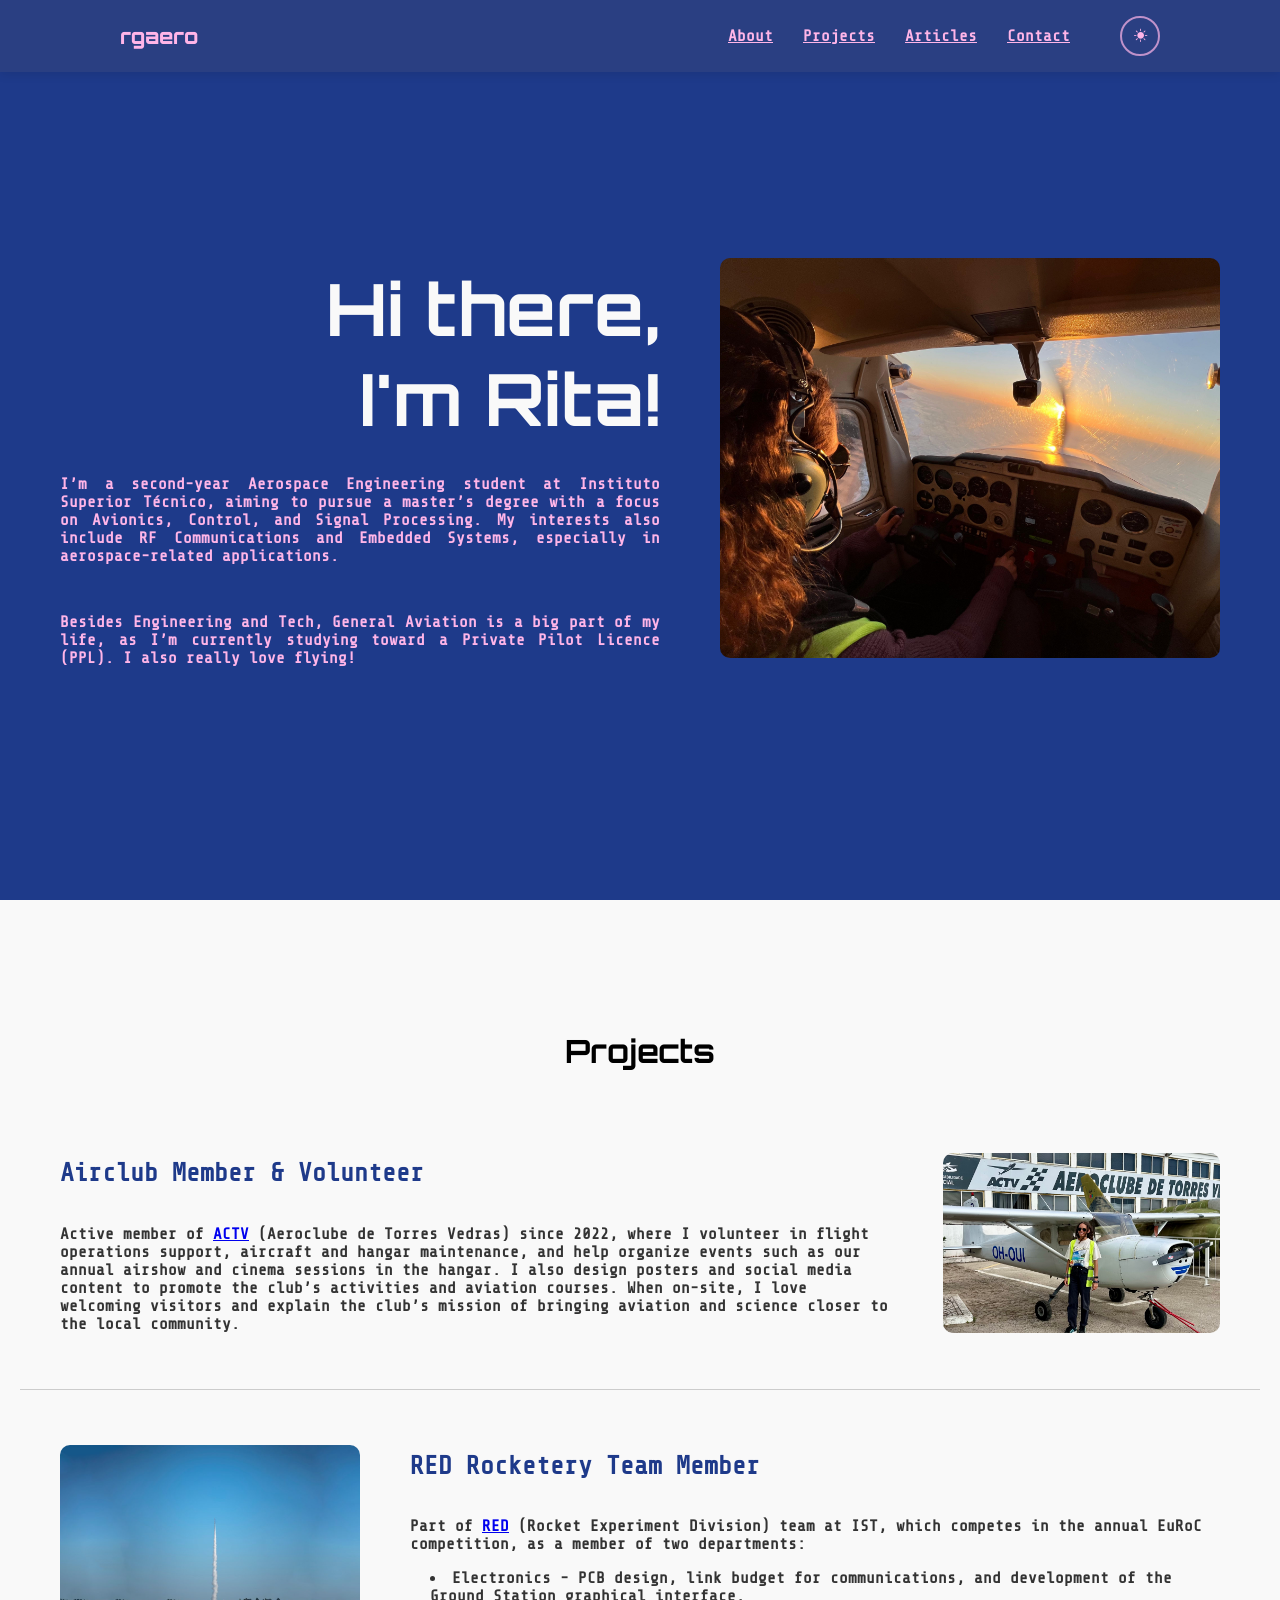
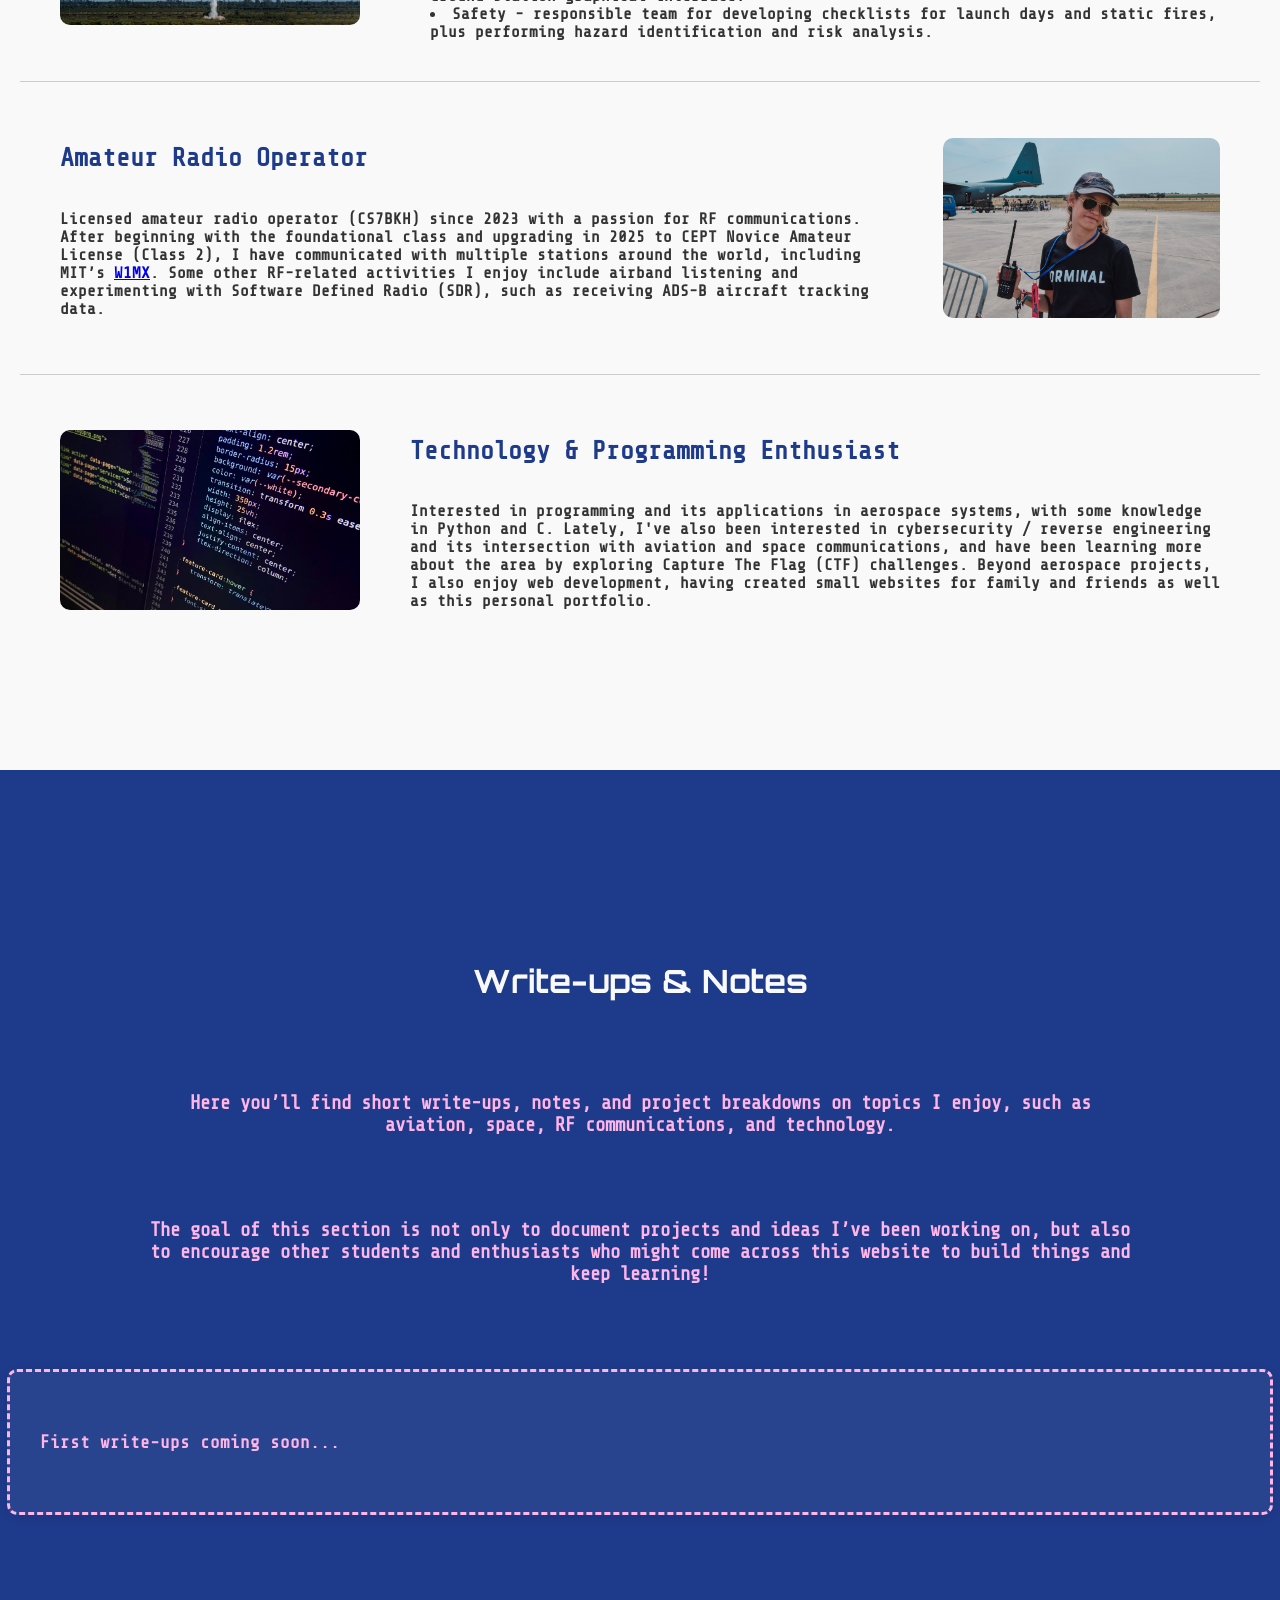
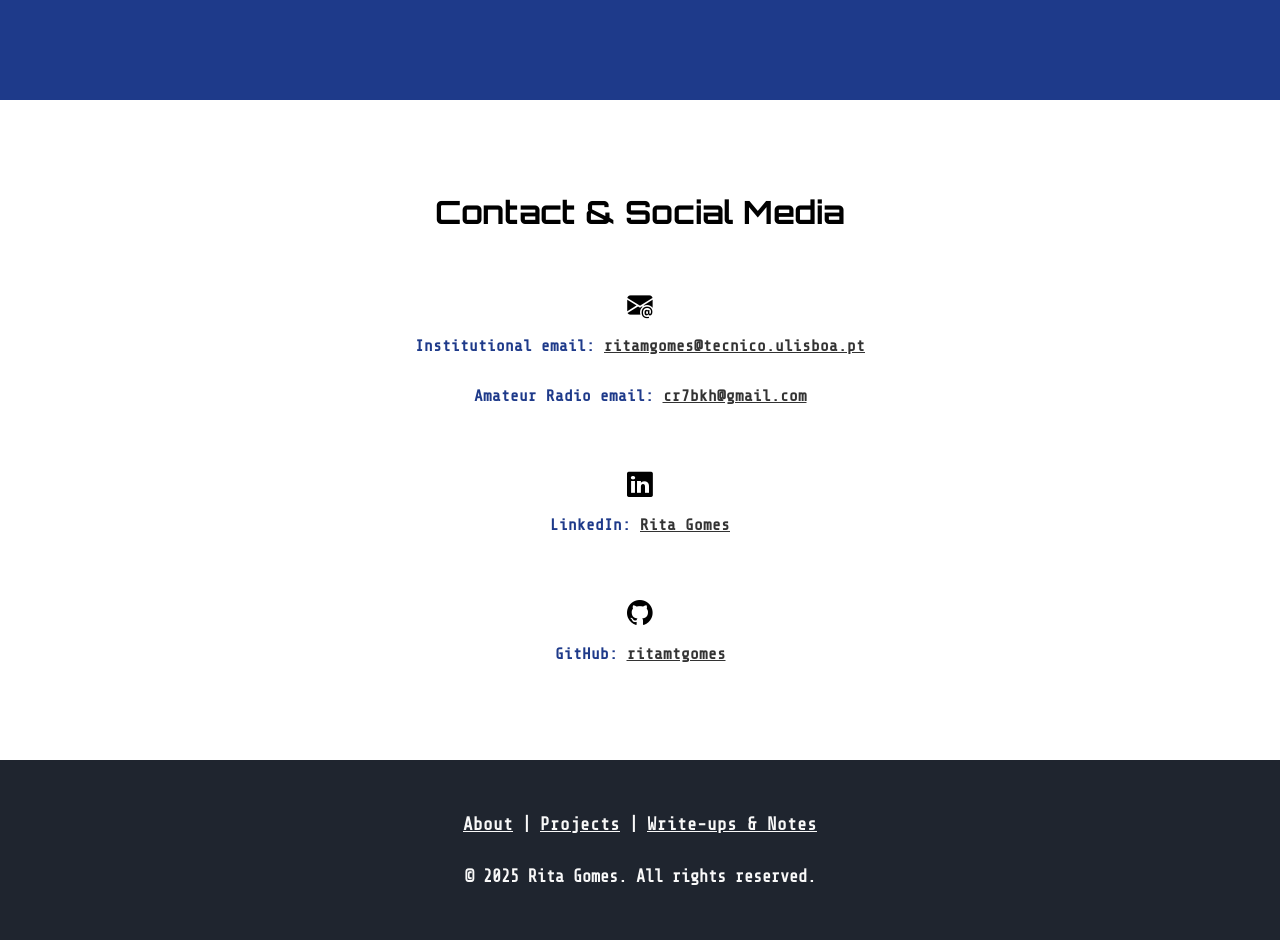
==== commit 0ef253c4: "Remove unused file" ====
--- a/index.html
+++ b/index.html
@@ -42,7 +42,7 @@
         <div id="text-container-hero">
             <h1 class="text-white hello">Hi there,<br>I'm Rita!</h1>
             <p class="text-pink afterhello">
-                I’m a second-year Aerospace Engineering student at Instituto Superior Técnico, aiming to pursue a master’s degree focused on Avionics, Control, and Signal Processing. My interests also include RF Communications, Reverse Engineering, and Embedded Systems, especially in aerospace-related applications.
+                I’m a second-year Aerospace Engineering student at Instituto Superior Técnico, aiming to pursue a master’s degree with a focus on Avionics, Control, and Signal Processing. My interests also include RF Communications and Embedded Systems, especially in aerospace-related applications.
             </p>
             <p class="text-pink afterhello">
                 Besides Engineering and Tech, General Aviation is a big part of my life, as I’m currently studying toward a Private Pilot Licence (PPL).
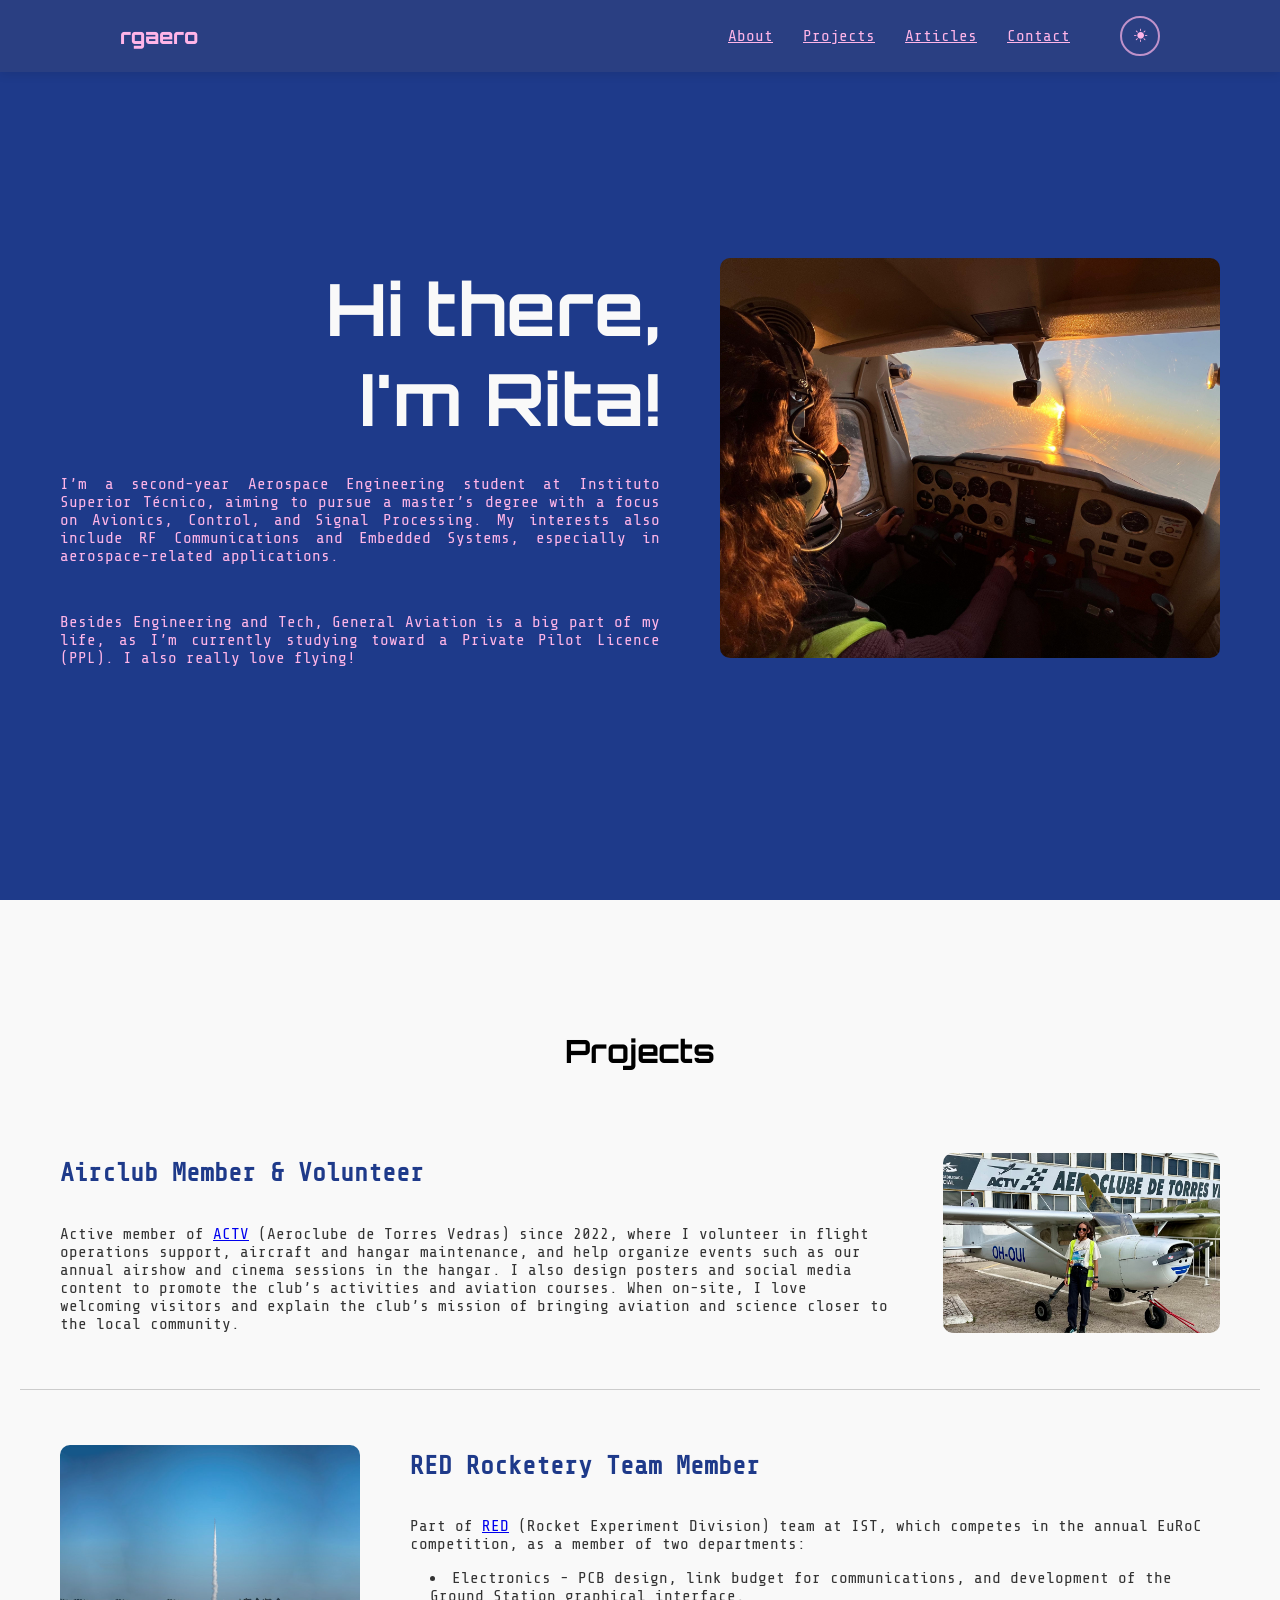
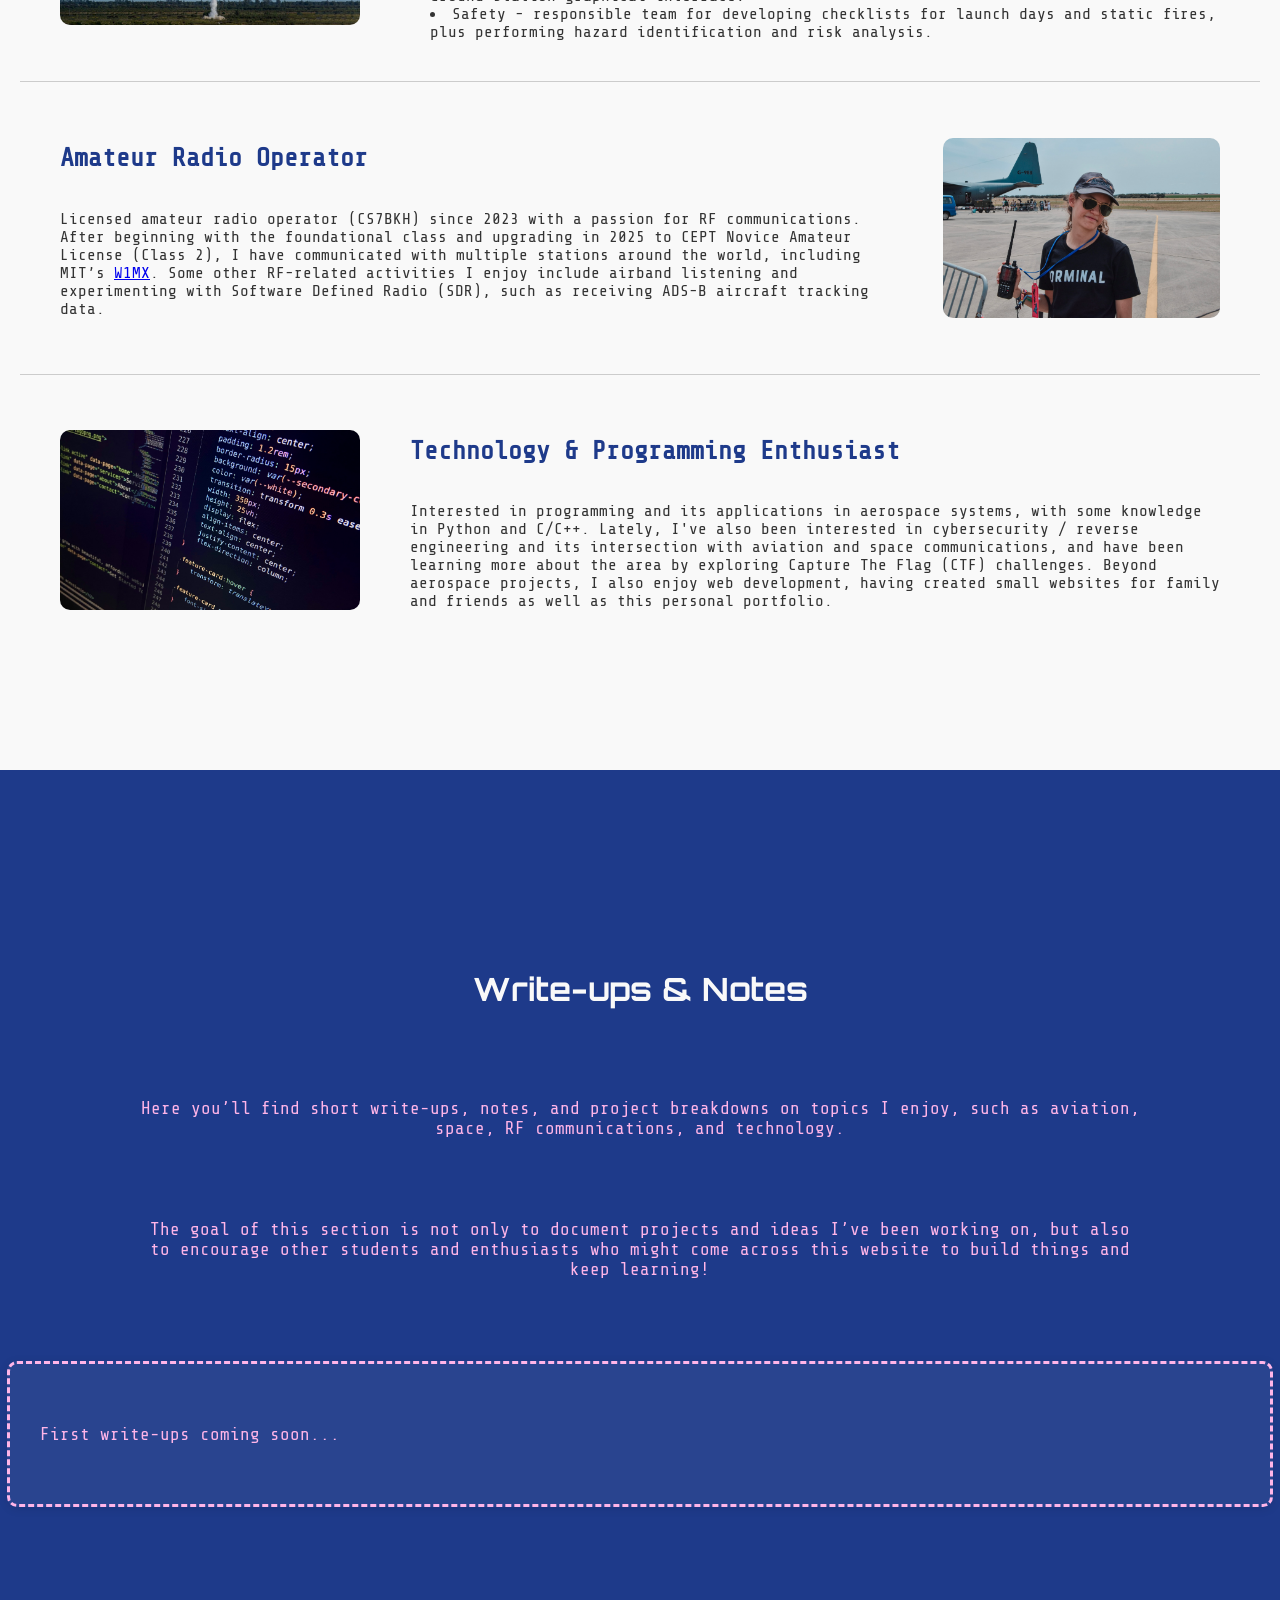
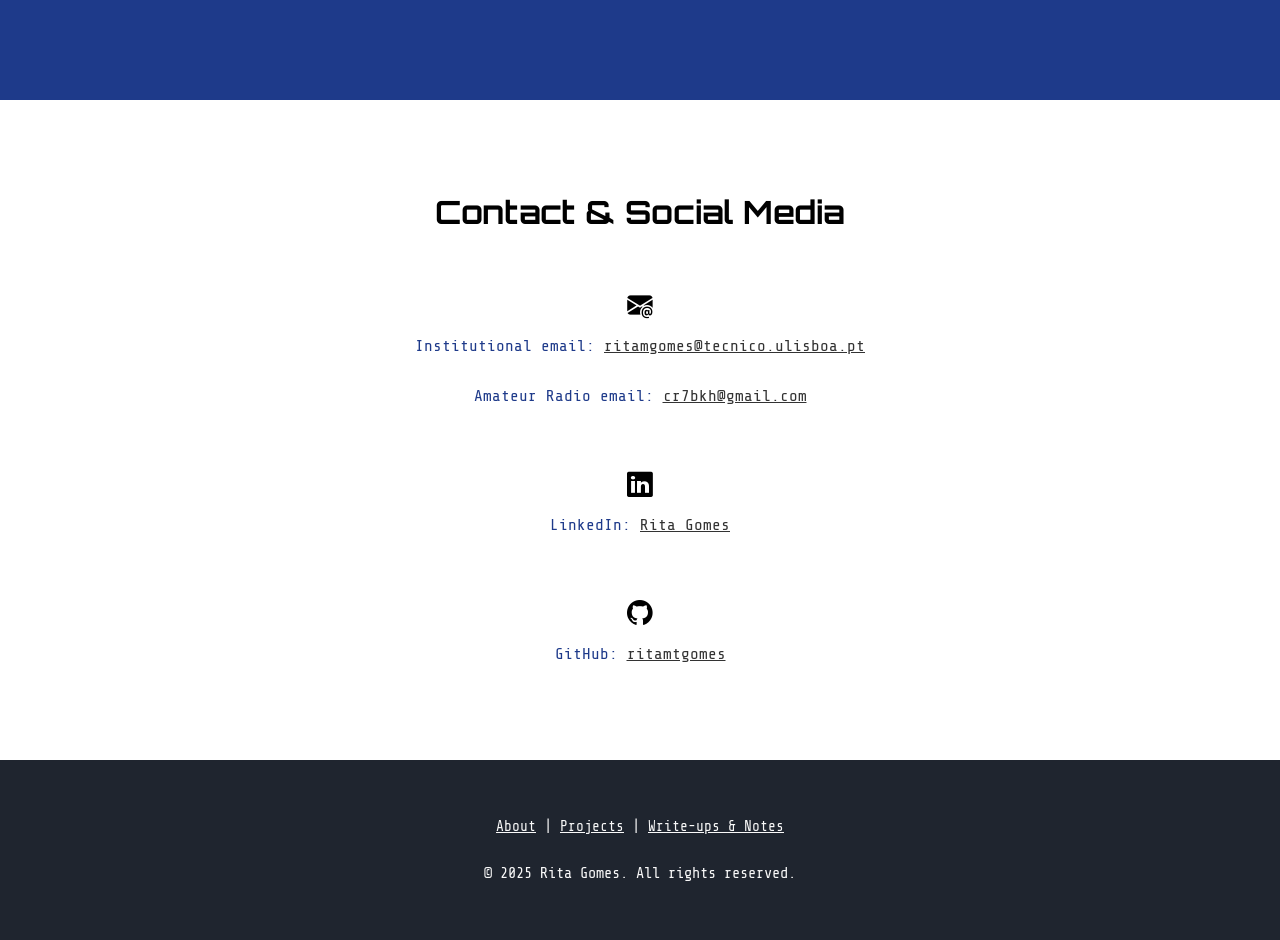
==== commit 5507fa2f: "mobile breakpoints" ====
--- a/index.html
+++ b/index.html
@@ -24,8 +24,8 @@
             </button>
             <ul class="nav-list" id="nav-menu">
                 <li><a href="../index.html#hero" class="nav-link">About</a></li>
-                <li><a href="../index.html#about" class="nav-link">Projects</a></li>
-                <li><a href="../index.html#projects" class="nav-link">Articles</a></li>
+                <li><a href="../index.html#projects" class="nav-link">Projects</a></li>
+                <li><a href="../index.html#writeups" class="nav-link">Articles</a></li>
                 <li><a href="../index.html#contact" class="nav-link">Contact</a></li>
             </ul>
             <button class="theme-toggle">
@@ -55,7 +55,7 @@
 
 
 
-    <section id="about" class="section">
+    <section id="projects" class="section">
         <h1 class="titles">Projects</h1>
         <div class="about-cards line">
             <div class="about-text">
@@ -85,7 +85,7 @@
             <img class="about-img" src="images/IMG_7576(1).jpeg" alt="img">
             <div class="about-text">
                 <h2 class="text-blue subtitles">Technology & Programming Enthusiast</h2>
-                <p class="text-gray">Interested in programming and its applications in aerospace systems, with some knowledge in Python and C. Lately, I've also been interested in cybersecurity / reverse engineering and its intersection with aviation and space communications, and have been learning more about the area by exploring Capture The Flag (CTF) challenges. Beyond aerospace projects, I also enjoy web development, having created small websites for family and friends as well as this personal portfolio.</p>
+                <p class="text-gray">Interested in programming and its applications in aerospace systems, with some knowledge in Python and C/C++. Lately, I've also been interested in cybersecurity / reverse engineering and its intersection with aviation and space communications, and have been learning more about the area by exploring Capture The Flag (CTF) challenges. Beyond aerospace projects, I also enjoy web development, having created small websites for family and friends as well as this personal portfolio.</p>
             </div>
         </div>
     </section>
@@ -94,7 +94,7 @@
 
 
 
-    <section id="projects" class="section">
+    <section id="writeups" class="section">
 
         <h1 class="text-white titles">Write-ups & Notes</h1>
 
@@ -137,7 +137,7 @@
 
 <footer>
     <p class="text-white"> 
-        <a class="text-white" href="index.html#hero">About</a> | <a class="text-white" href="index.html#about">Projects</a> | <a class="text-white" href="index.html#projects">Write-ups & Notes</a>
+        <a class="text-white" href="index.html#hero">About</a> | <a class="text-white" href="index.html#projects">Projects</a> | <a class="text-white" href="index.html#writeups">Write-ups & Notes</a>
     </p>
     <p class="text-white">© 2025 Rita Gomes. All rights reserved.</p>
 </footer>
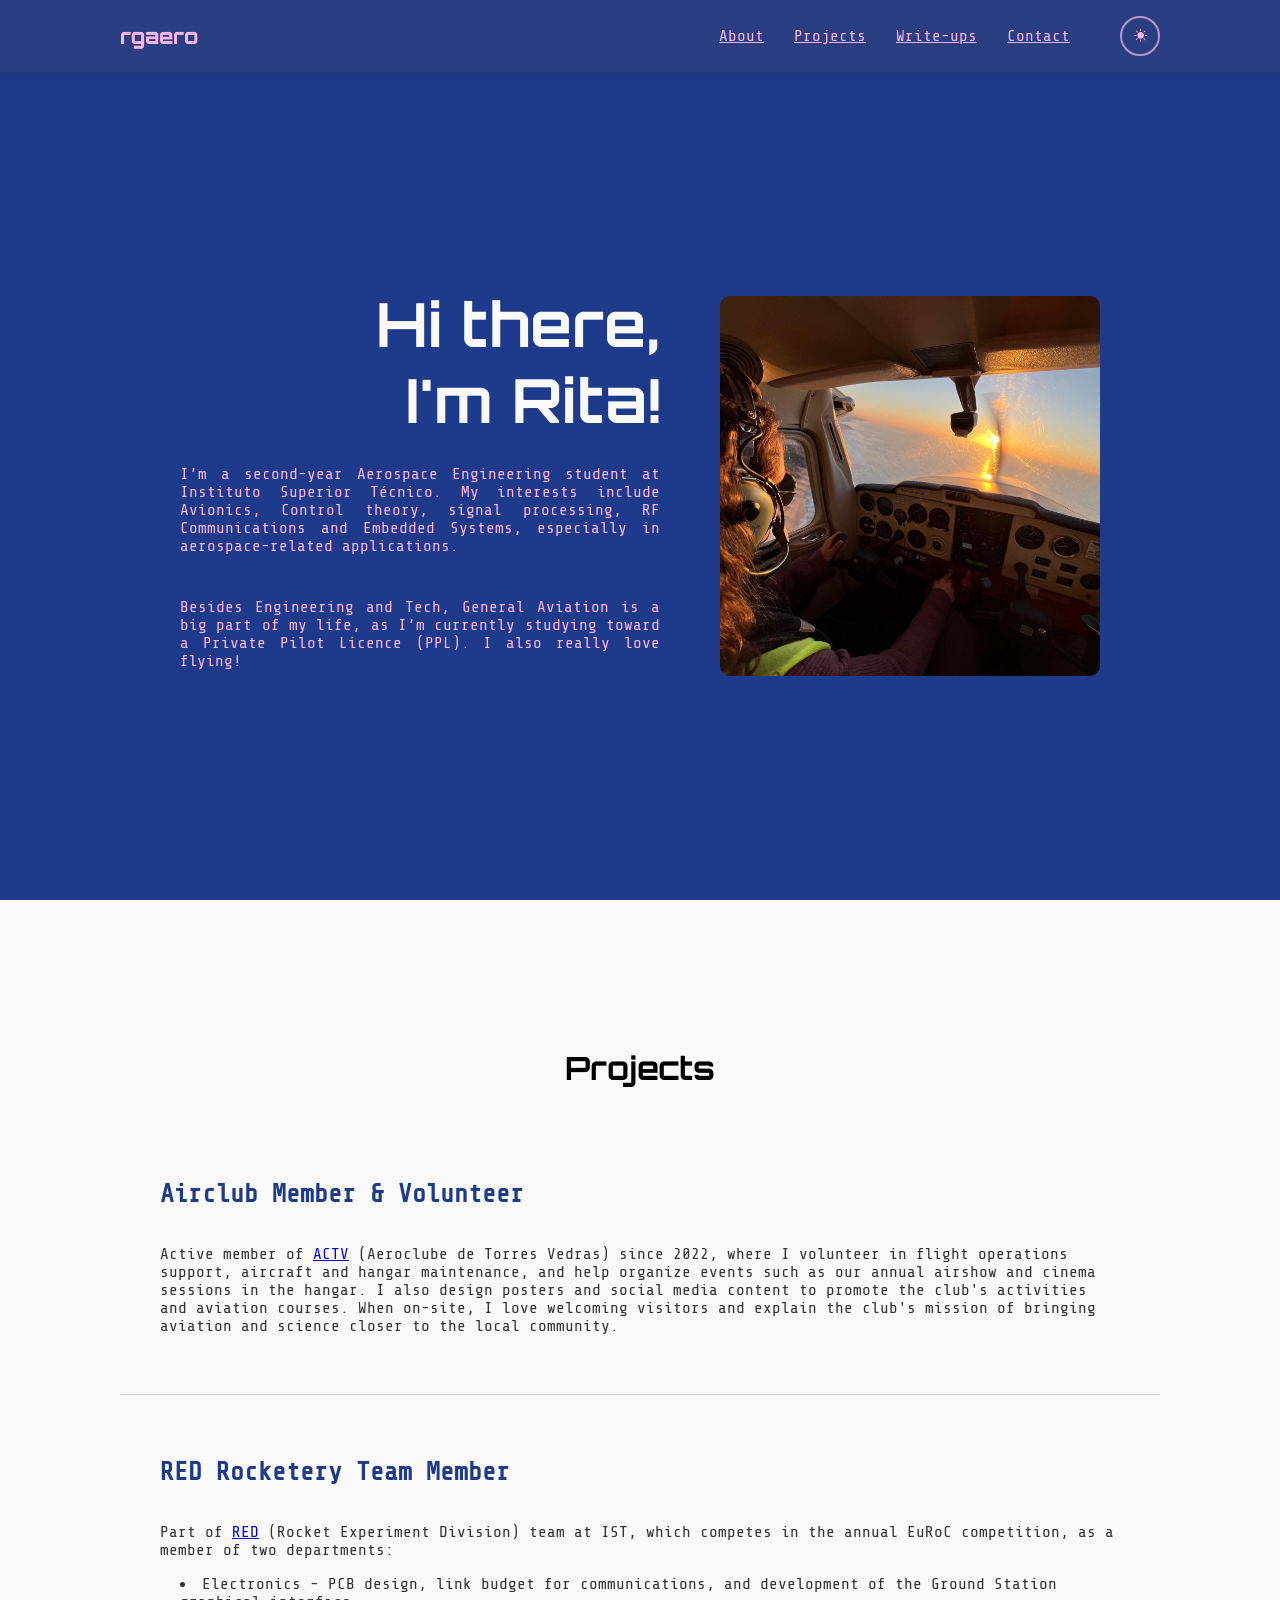
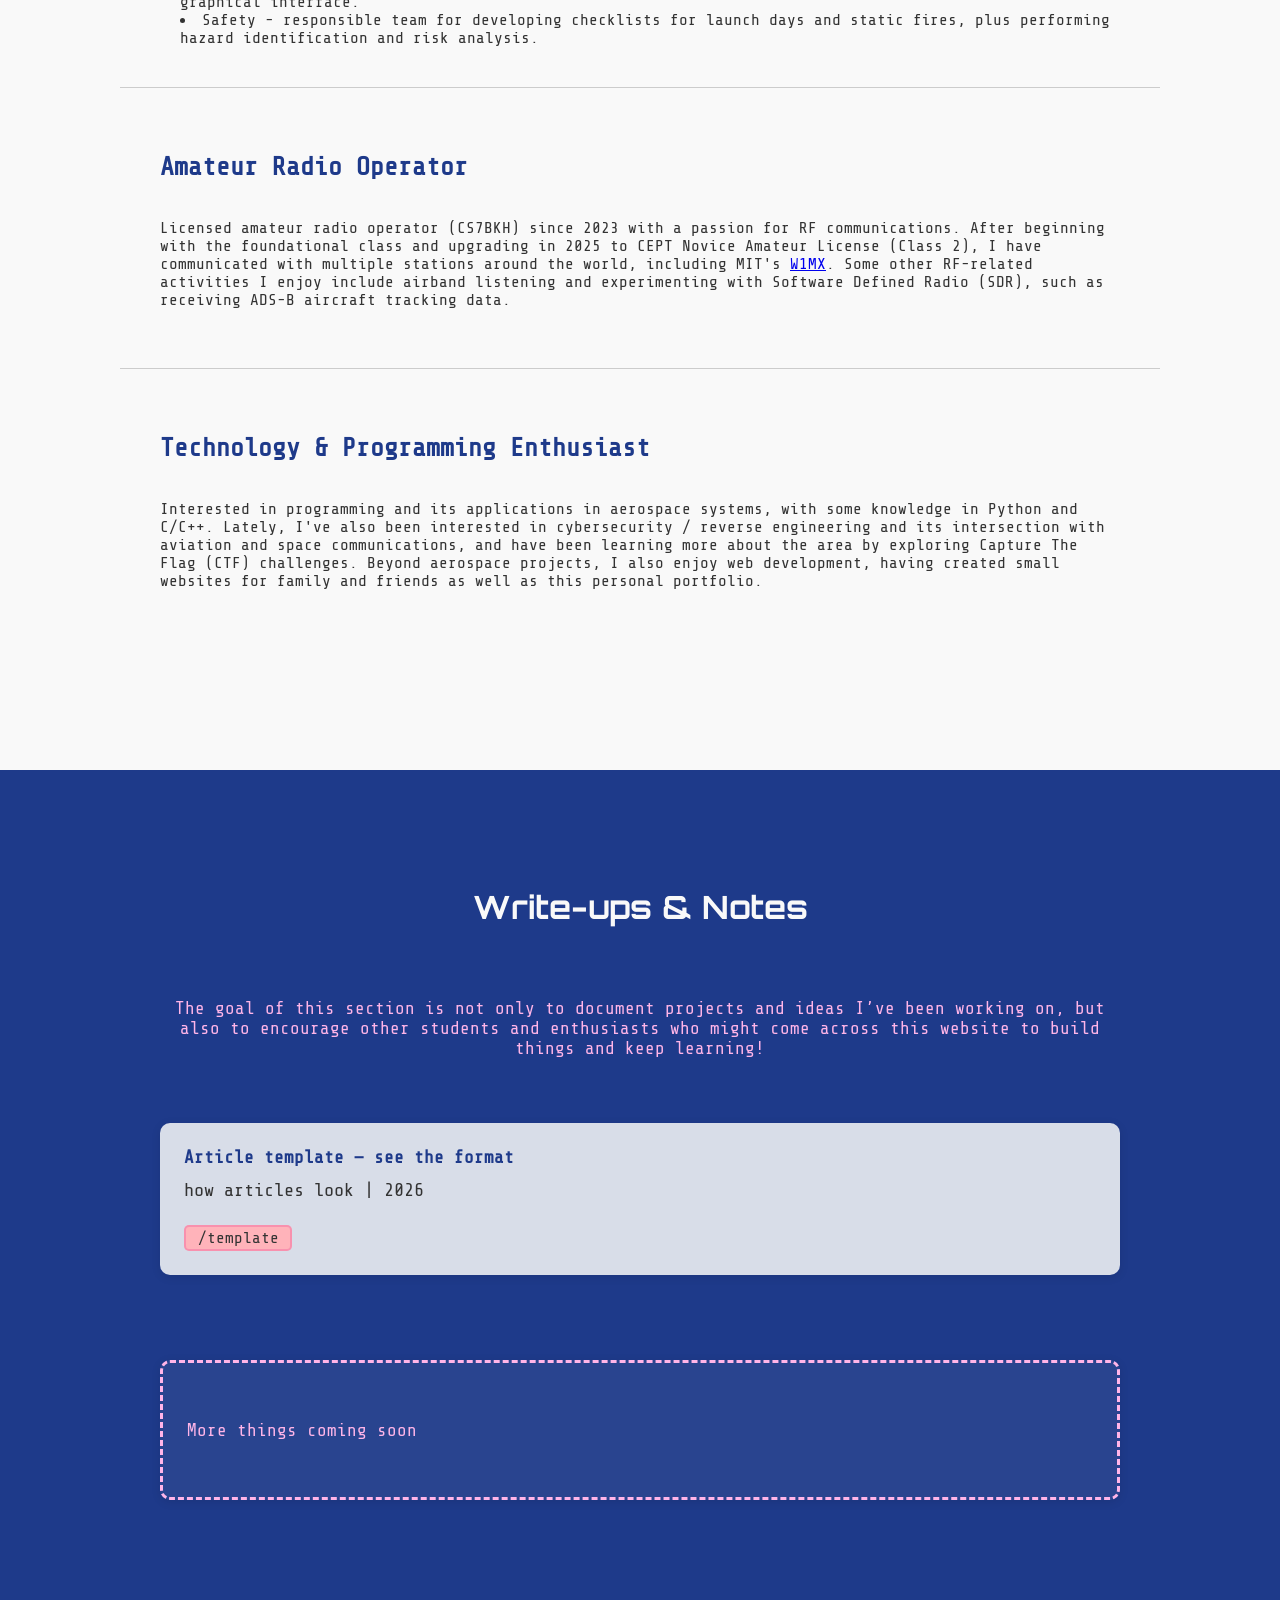
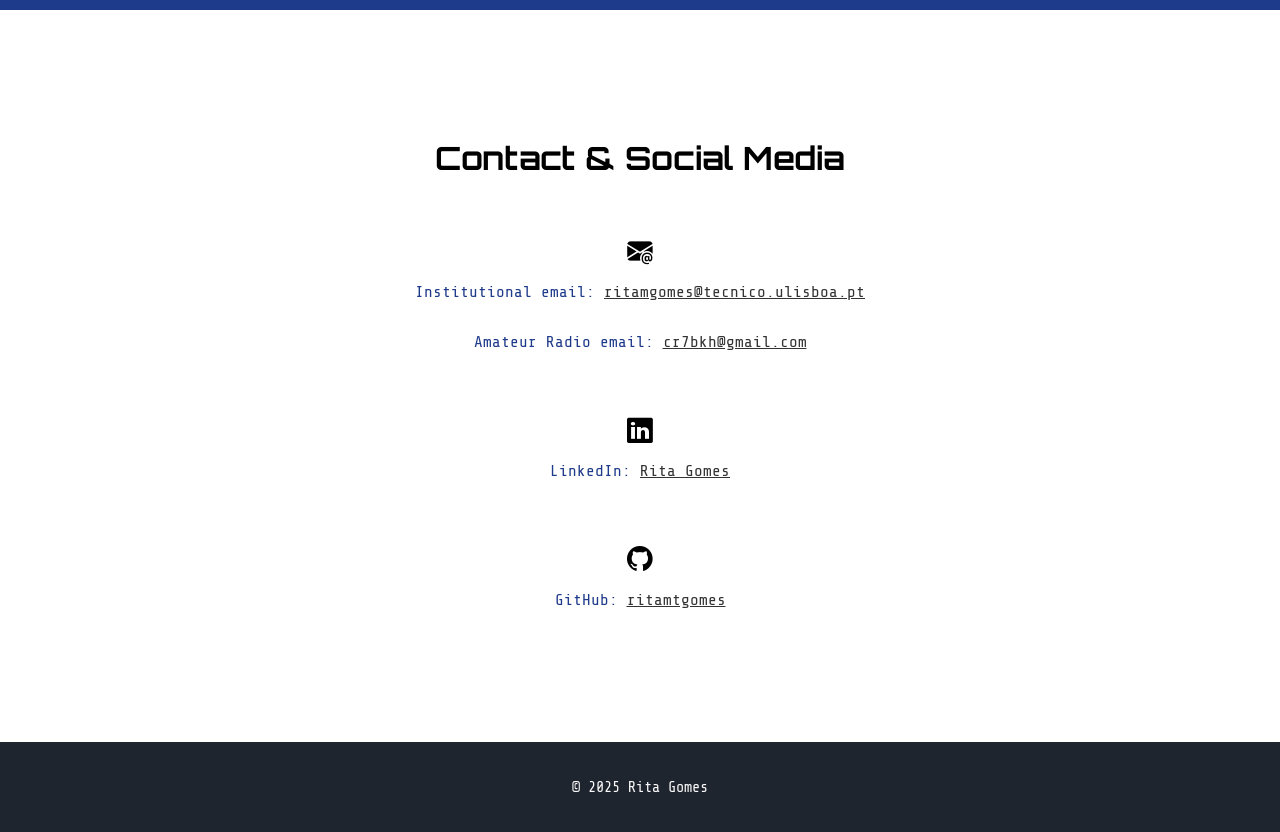
==== commit b1bd9455: "simplify UI with a more minimalist design" ====
--- a/index.html
+++ b/index.html
@@ -25,7 +25,7 @@
             <ul class="nav-list" id="nav-menu">
                 <li><a href="../index.html#hero" class="nav-link">About</a></li>
                 <li><a href="../index.html#projects" class="nav-link">Projects</a></li>
-                <li><a href="../index.html#writeups" class="nav-link">Articles</a></li>
+                <li><a href="../index.html#writeups" class="nav-link">Write-ups</a></li>
                 <li><a href="../index.html#contact" class="nav-link">Contact</a></li>
             </ul>
             <button class="theme-toggle">
@@ -39,17 +39,19 @@
     <!-- about me -->
 
     <section id="hero" class="section">
-        <div id="text-container-hero">
-            <h1 class="text-white hello">Hi there,<br>I'm Rita!</h1>
-            <p class="text-pink afterhello">
-                I’m a second-year Aerospace Engineering student at Instituto Superior Técnico, aiming to pursue a master’s degree with a focus on Avionics, Control, and Signal Processing. My interests also include RF Communications and Embedded Systems, especially in aerospace-related applications.
-            </p>
-            <p class="text-pink afterhello">
-                Besides Engineering and Tech, General Aviation is a big part of my life, as I’m currently studying toward a Private Pilot Licence (PPL).
-                I also really love flying!
-            </p>
+        <div class="hero-inner">
+            <div id="text-container-hero">
+                <h1 class="text-white hello">Hi there,<br>I'm Rita!</h1>
+                <p class="text-pink afterhello">
+                    I’m a second-year Aerospace Engineering student at Instituto Superior Técnico. My interests include Avionics, Control theory, signal processing, RF Communications and Embedded Systems, especially in aerospace-related applications.
+                </p>
+                <p class="text-pink afterhello">
+                    Besides Engineering and Tech, General Aviation is a big part of my life, as I’m currently studying toward a Private Pilot Licence (PPL).
+                    I also really love flying!
+                </p>
+            </div>
+            <img class="image-hero" src="images/e39753bd-b176-4417-be80-52ac7fd4b9c6.JPG" alt="foto">
         </div>
-        <img class="image-hero" src="images/e39753bd-b176-4417-be80-52ac7fd4b9c6.JPG" alt="foto">
     </section>
 
 
@@ -60,12 +62,10 @@
         <div class="about-cards line">
             <div class="about-text">
                 <h2 class="text-blue subtitles">Airclub Member & Volunteer</h2>
-                <p class="text-gray">Active member of <a href="https://www.actv.pt/">ACTV</a> (Aeroclube de Torres Vedras) since 2022, where I volunteer in flight operations support, aircraft and hangar maintenance, and help organize events such as our annual airshow and cinema sessions in the hangar. I also design posters and social media content to promote the club’s activities and aviation courses. When on-site, I love welcoming visitors and explain the club’s mission of bringing aviation and science closer to the local community.</p>
+                <p class="text-gray">Active member of <a href="https://www.actv.pt/">ACTV</a> (Aeroclube de Torres Vedras) since 2022, where I volunteer in flight operations support, aircraft and hangar maintenance, and help organize events such as our annual airshow and cinema sessions in the hangar. I also design posters and social media content to promote the club's activities and aviation courses. When on-site, I love welcoming visitors and explain the club's mission of bringing aviation and science closer to the local community.</p>
             </div>
-            <img class="about-img" src="images/IMG_6818.jpg" alt="img">
         </div>
         <div class="about-cards line">
-            <img class="about-img" src="images/roket-1140x641-2672535561.jpg" alt="img">
             <div class="about-text">
                 <h2 class="text-blue subtitles">RED Rocketery Team Member</h2>
                 <p class="text-gray">Part of <a href="https://red.aerotec.pt">RED</a> (Rocket Experiment Division) team at IST, which competes in the annual EuRoC competition, as a member of two departments:  
@@ -76,13 +76,11 @@
         <div class="about-cards line">
             <div class="about-text">
                 <h2 class="text-blue subtitles">Amateur Radio Operator</h2>
-                <p class="text-gray">Licensed amateur radio operator (CS7BKH) since 2023 with a passion for RF communications. After beginning with the foundational class and upgrading in 2025 to CEPT Novice Amateur License (Class 2), I have communicated with multiple stations around the world, including MIT’s <a href="https://w1mx.mit.edu/">W1MX</a>. Some other RF-related activities I enjoy include airband listening and experimenting with Software Defined Radio (SDR), such as receiving ADS-B aircraft tracking data.
+                <p class="text-gray">Licensed amateur radio operator (CS7BKH) since 2023 with a passion for RF communications. After beginning with the foundational class and upgrading in 2025 to CEPT Novice Amateur License (Class 2), I have communicated with multiple stations around the world, including MIT's <a href="https://w1mx.mit.edu/">W1MX</a>. Some other RF-related activities I enjoy include airband listening and experimenting with Software Defined Radio (SDR), such as receiving ADS-B aircraft tracking data.
                 </p>
             </div>
-            <img class="about-img" src="images/DSC_0346.jpg" alt="img">
         </div>
         <div class="about-cards">
-            <img class="about-img" src="images/IMG_7576(1).jpeg" alt="img">
             <div class="about-text">
                 <h2 class="text-blue subtitles">Technology & Programming Enthusiast</h2>
                 <p class="text-gray">Interested in programming and its applications in aerospace systems, with some knowledge in Python and C/C++. Lately, I've also been interested in cybersecurity / reverse engineering and its intersection with aviation and space communications, and have been learning more about the area by exploring Capture The Flag (CTF) challenges. Beyond aerospace projects, I also enjoy web development, having created small websites for family and friends as well as this personal portfolio.</p>
@@ -97,15 +95,18 @@
     <section id="writeups" class="section">
 
         <h1 class="text-white titles">Write-ups & Notes</h1>
-
-        <p class="projects-text text-pink">
-            Here you’ll find short write-ups, notes, and project breakdowns on topics I enjoy, such as aviation, space, RF communications, and technology.
-        </p>
         <p class="projects-text text-pink">
             The goal of this section is not only to document projects and ideas I’ve been working on, but also to encourage other students and enthusiasts who might come across this website to build things and keep learning!
         </p>
+        <div class="article-box">
+            <a href="articles/article.html?file=template.md"><h2>Article template &mdash; see the format</h2></a>
+            <h3 class="text-gray">how articles look | 2026</h3>
+            <span class="tags-box">
+                <div class="tags misc">/template</div>
+            </span>
+        </div>
         <div class="article-box coming-soon">
-            <p class="text-gray">First write-ups coming soon...</p>
+            <p class="text-gray">More things coming soon</p>
         </div>
 
     </section>
@@ -136,10 +137,7 @@
 
 
 <footer>
-    <p class="text-white"> 
-        <a class="text-white" href="index.html#hero">About</a> | <a class="text-white" href="index.html#projects">Projects</a> | <a class="text-white" href="index.html#writeups">Write-ups & Notes</a>
-    </p>
-    <p class="text-white">© 2025 Rita Gomes. All rights reserved.</p>
+    <p class="text-white">© 2025 Rita Gomes</p>
 </footer>
 
 
